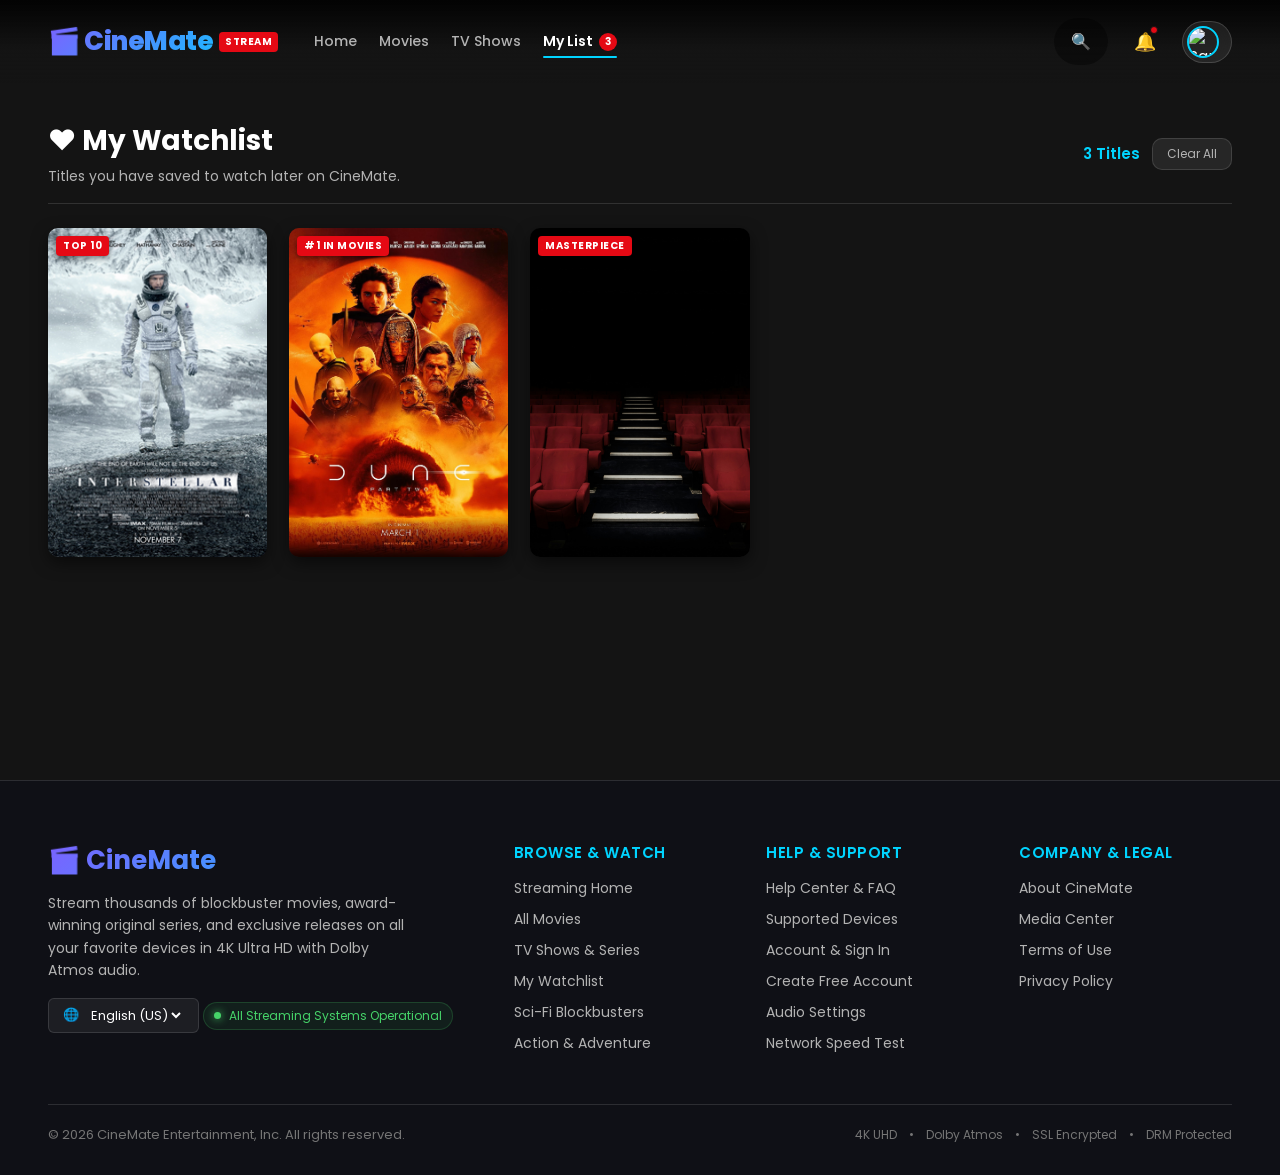
==== favourites.html @ 602b0ee3 "Update CineMate project structure and movie data implementation" ====
<!DOCTYPE html>
<html lang="en">
<head>
  <meta charset="UTF-8">
  <meta name="viewport" content="width=device-width, initial-scale=1.0">
  <title>My Watchlist — CineMate</title>
  <link rel="stylesheet" href="style.css">
  <link rel="icon" href="data:image/svg+xml,<svg xmlns=%22http://www.w3.org/2000/svg%22 viewBox=%220 0 100 100%22><text y=%22.9em%22 font-size=%2290%22>❤️</text></svg>">
</head>
<body>

  <!-- Top Sticky Navigation Bar -->
  <header class="navbar">
    <div class="nav-left">
      <a href="index.html" class="logo">
        <span>🎬 CineMate</span>
        <span class="logo-badge">STREAM</span>
      </a>
      <ul class="nav-links">
        <li><a href="index.html">Home</a></li>
        <li><a href="movies.html">Movies</a></li>
        <li><a href="tv-shows.html">TV Shows</a></li>
        <li><a href="favourites.html" class="active">My List <span class="watchlist-counter">0</span></a></li>
      </ul>
    </div>

    <div class="nav-right">
      <div class="nav-search-box">
        <button class="nav-search-btn" id="nav-search-btn" title="Search">🔍</button>
        <input type="text" id="nav-search-input" placeholder="Search saved...">
      </div>

      <div class="notif-container">
        <button class="icon-trigger notif-trigger" title="Notifications">🔔<span class="notif-dot"></span></button>
        <div class="dropdown-menu notif-menu">
          <div class="menu-header">Notifications</div>
          <div class="notif-item">
            <strong>❤️ Watchlist sync</strong>
            <span>Your list is backed up locally.</span>
          </div>
        </div>
      </div>

      <!-- Header Auth Buttons (Sign In & Sign Up) -->
      <div class="nav-auth-buttons" id="nav-auth-buttons" style="display: none;">
        <button class="nav-signin-btn" id="nav-signin-btn">Sign In</button>
        <button class="nav-signup-btn" id="nav-signup-btn">Sign Up</button>
      </div>

      <div class="profile-container">
        <div class="profile-trigger" title="Account">
          <img src="https://images.unsplash.com/photo-1534528741775-53994a69daeb?auto=format&fit=crop&w=120&q=80" alt="Samadhi" class="profile-avatar" id="profile-user-avatar">
        </div>
        <div class="dropdown-menu profile-menu">
          <div class="menu-header">Signed in as <strong id="profile-user-name">Samadhi</strong></div>
          <div class="profile-item" style="color: var(--text-muted); font-size: 11px;" id="profile-user-email">samadhi@cinemate.io</div>
          <a href="favourites.html" class="profile-item">❤️ My Watchlist</a>
          <a href="movies.html" class="profile-item">🎬 Explore Movies</a>
          <div class="profile-item" onclick="CineApp.openAuthModal('signin')">🔑 Switch Account / Sign In</div>
          <div class="profile-item" onclick="CineApp.openAuthModal('signup')">✨ Create Account (Sign Up)</div>
          <div class="profile-item" onclick="CineApp.openHelpModal()">❓ Help Center & FAQ</div>
          <div class="profile-item" id="profile-signout-btn" style="border-top: 1px solid var(--border-subtle); margin-top: 4px; color: #ff5252; cursor: pointer;">🚪 Sign Out</div>
        </div>
      </div>

      <button class="mobile-menu-btn" aria-label="Toggle navigation">☰</button>
    </div>
  </header>

  <!-- My List Header -->
  <section class="content-section" style="padding-top: 120px; min-height: 80vh;">
    <div class="row-header" style="margin-bottom: 24px; border-bottom: 1px solid var(--border-subtle); padding-bottom: 16px;">
      <div>
        <h1 class="row-title" style="font-size: 28px;">❤️ My Watchlist</h1>
        <p style="color: var(--text-secondary); font-size: 14px; margin-top: 4px;">Titles you have saved to watch later on CineMate.</p>
      </div>
      <div style="display: flex; gap: 12px; align-items: center;">
        <span id="watchlist-count-display" style="color: var(--brand-cyan); font-weight: 600; font-size: 15px;">0 Titles</span>
        <button id="clear-watchlist-btn" class="search-reset-btn" style="display: none; padding: 6px 14px; font-size: 12px;" onclick="clearAllWatchlist()">Clear All</button>
      </div>
    </div>

    <!-- My List Movies Grid -->
    <div class="movie-grid" id="my-list-grid"></div>
  </section>

  <!-- Netflix Movie Info Modal -->
  <div class="modal-overlay" id="movie-modal">
    <div class="modal-container">
      <button class="modal-close-btn" id="modal-close-btn">✕</button>
      <div class="modal-backdrop-banner" id="modal-backdrop">
        <div class="modal-banner-content">
          <h2 id="modal-title">Movie Title</h2>
          <div class="modal-btn-row">
            <button class="modal-btn play" id="modal-play-btn"><span>▶</span> Play</button>
            <button class="modal-btn list" id="modal-list-btn"><span class="btn-icon">+</span> My List</button>
          </div>
        </div>
      </div>
      <div class="modal-body">
        <div class="modal-meta-grid">
          <div class="modal-details-left">
            <div class="modal-tags-row">
              <span class="match" id="modal-match">98% Match</span>
              <span class="meta-badge" id="modal-year">2024</span>
              <span class="meta-badge" id="modal-age">16+</span>
              <span class="meta-badge" id="modal-duration">2h 46m</span>
              <span class="meta-badge quality" id="modal-quality">4K Ultra HD</span>
              <span class="meta-badge" id="modal-audio">Dolby Atmos</span>
            </div>
            <p class="modal-desc" id="modal-description"></p>
          </div>
          <div class="modal-details-right">
            <div class="meta-field"><span class="meta-label">Cast: </span><span class="meta-val" id="modal-cast"></span></div>
            <div class="meta-field"><span class="meta-label">Director: </span><span class="meta-val" id="modal-director"></span></div>
            <div class="meta-field"><span class="meta-label">Genres: </span><span class="meta-val" id="modal-genres"></span></div>
          </div>
        </div>
        <div class="modal-related-wrap">
          <h3>More Like This</h3>
          <div class="related-grid" id="modal-related-grid"></div>
        </div>
      </div>
    </div>
  </div>

  <!-- Video Player -->
  <div class="player-modal" id="video-player-modal">
    <div class="player-top-bar">
      <div class="player-title-info">
        <h3 id="player-movie-title">Playing Title</h3>
        <span id="player-movie-meta">2024 &bull; 4K UHD</span>
      </div>
      <div class="player-top-actions">
        <button class="player-mode-btn" id="player-mode-switch">🍿 Switch to Full Stream Movie</button>
        <button class="player-exit-btn" id="player-close-btn">✕</button>
      </div>
    </div>
    <div class="player-screen">
      <div class="player-media-wrap" id="player-youtube-wrap">
        <iframe id="player-youtube-iframe" allow="accelerometer; autoplay; clipboard-write; encrypted-media; gyroscope; picture-in-picture" allowfullscreen></iframe>
      </div>
      <div class="player-media-wrap" id="player-html5-wrap" style="display: none;">
        <video id="player-html5-video" playsinline></video>
        <div class="player-controls-overlay">
          <div class="player-progress-bar-wrap" id="player-progress-bar">
            <div class="player-progress-fill" id="player-progress-fill"></div>
          </div>
          <div class="player-bottom-controls">
            <div class="controls-left">
              <button class="ctrl-btn" id="player-play-pause">❚❚</button>
              <button class="ctrl-btn" id="player-rewind-btn">⏪ 10</button>
              <button class="ctrl-btn" id="player-forward-btn">10 ⏩</button>
              <div class="player-volume-control">
                <button class="ctrl-btn" id="player-volume-btn">🔊</button>
                <input type="range" class="volume-slider" id="player-volume-slider" min="0" max="1" step="0.05" value="1">
              </div>
              <div class="player-time-display"><span id="player-current-time">00:00</span> / <span id="player-total-time">00:00</span></div>
            </div>
            <div class="controls-right">
              <span class="meta-badge quality">4K ULTRA HD</span>
              <button class="ctrl-btn" id="player-fullscreen-btn">⛶</button>
            </div>
          </div>
        </div>
      </div>
    </div>
  </div>

  <!-- Authentication Modal (Sign In / Sign Up) -->
  <div class="modal-overlay" id="auth-modal">
    <div class="auth-box">
      <button class="modal-close-btn" id="auth-modal-close" aria-label="Close modal">✕</button>
      <div class="auth-header">
        <div class="auth-logo">🎬 CineMate</div>
        <p class="auth-tagline">Unlimited movies, TV shows, and more.</p>
      </div>
      <div class="auth-tabs">
        <button type="button" class="auth-tab-btn active" id="auth-tab-signin">Sign In</button>
        <button type="button" class="auth-tab-btn" id="auth-tab-signup">Sign Up</button>
      </div>
      <form id="auth-form-signin">
        <div class="auth-form-group">
          <label class="auth-label" for="auth-signin-email">Email or Username</label>
          <div class="auth-input-wrap">
            <input type="text" id="auth-signin-email" class="auth-input" placeholder="e.g. samadhi@cinemate.io" value="samadhi@cinemate.io" required>
          </div>
        </div>
        <div class="auth-form-group">
          <label class="auth-label" for="auth-signin-pwd">Password</label>
          <div class="auth-input-wrap">
            <input type="password" id="auth-signin-pwd" class="auth-input" placeholder="Enter password" value="••••••••" required>
            <button type="button" class="auth-pwd-toggle" title="Toggle password">👁️</button>
          </div>
        </div>
        <div class="auth-options-row">
          <label class="auth-checkbox-label">
            <input type="checkbox" id="auth-remember" checked>
            <span>Remember me</span>
          </label>
          <a href="javascript:void(0)" class="auth-link" onclick="CineApp.showToast('Password reset link sent to your email', 'info')">Forgot password?</a>
        </div>
        <button type="submit" class="auth-submit-btn">Sign In to CineMate</button>
        <button type="button" class="auth-demo-btn" id="auth-demo-btn">⚡ Demo 1-Click VIP Login</button>
        <div class="auth-footer-switch">
          New to CineMate? <span class="auth-link" onclick="document.getElementById('auth-tab-signup').click()">Sign up now</span>.
        </div>
      </form>
      <form id="auth-form-signup" style="display: none;">
        <div class="auth-form-group">
          <label class="auth-label" for="auth-signup-name">Full Name</label>
          <input type="text" id="auth-signup-name" class="auth-input" placeholder="Your name" required>
        </div>
        <div class="auth-form-group">
          <label class="auth-label" for="auth-signup-email">Email Address</label>
          <input type="email" id="auth-signup-email" class="auth-input" placeholder="name@example.com" required>
        </div>
        <div class="auth-form-group">
          <label class="auth-label" for="auth-signup-pwd">Create Password</label>
          <div class="auth-input-wrap">
            <input type="password" id="auth-signup-pwd" class="auth-input" placeholder="At least 6 characters" required>
            <button type="button" class="auth-pwd-toggle" title="Toggle password">👁️</button>
          </div>
        </div>
        <div class="auth-options-row">
          <label class="auth-checkbox-label">
            <input type="checkbox" checked required>
            <span>I agree to the Terms of Service & Privacy</span>
          </label>
        </div>
        <button type="submit" class="auth-submit-btn">Create Free Account</button>
        <div class="auth-footer-switch">
          Already have an account? <span class="auth-link" onclick="document.getElementById('auth-tab-signin').click()">Sign in</span>.
        </div>
      </form>
    </div>
  </div>

  <!-- Help Center & FAQ Modal -->
  <div class="modal-overlay" id="help-modal">
    <div class="info-modal-box">
      <div class="info-modal-header">
        <h3>❓ CineMate Help Center & FAQ</h3>
        <button class="modal-close-btn" style="position: static;" aria-label="Close">✕</button>
      </div>
      <div class="info-modal-body">
        <div class="faq-search-box">
          <input type="text" id="faq-search-input" placeholder="Search questions, streaming issues, billing...">
        </div>
        <div class="faq-accordion-item active">
          <div class="faq-question"><span>What is CineMate?</span><span class="faq-toggle-icon">+</span></div>
          <div class="faq-answer">CineMate is a premier on-demand streaming platform providing thousands of blockbuster movies, series, trailers, and documentaries in Ultra HD 4K with Dolby Atmos audio.</div>
        </div>
        <div class="faq-accordion-item">
          <div class="faq-question"><span>How do I stream in 4K Ultra HD?</span><span class="faq-toggle-icon">+</span></div>
          <div class="faq-answer">4K Ultra HD playback is enabled automatically for compatible screens and devices with high-speed internet connections (25 Mbps or higher recommended).</div>
        </div>
        <div class="faq-accordion-item">
          <div class="faq-question"><span>How does My Watchlist work?</span><span class="faq-toggle-icon">+</span></div>
          <div class="faq-answer">Click the "+" button on any movie card or details modal. Titles are immediately saved to your personalized "My List" page.</div>
        </div>
      </div>
    </div>
  </div>

  <!-- Supported Devices Modal -->
  <div class="modal-overlay" id="devices-modal">
    <div class="info-modal-box">
      <div class="info-modal-header">
        <h3>📱 Supported Devices & Platforms</h3>
        <button class="modal-close-btn" style="position: static;" aria-label="Close">✕</button>
      </div>
      <div class="info-modal-body">
        <p style="margin-bottom: 20px; color: var(--text-secondary);">Stream CineMate in pristine 4K HDR and spatial sound on all screens:</p>
        <div class="devices-grid">
          <div class="device-card"><div class="device-icon">📺</div><h4>Smart TVs</h4><p>Samsung, LG, Sony Bravia, Google TV</p></div>
          <div class="device-card"><div class="device-icon">📱</div><h4>Mobile & Tablets</h4><p>iOS (iPhone/iPad) & Android</p></div>
          <div class="device-card"><div class="device-icon">💻</div><h4>Computers</h4><p>Chrome, Edge, Safari, Firefox</p></div>
          <div class="device-card"><div class="device-icon">🎮</div><h4>Consoles</h4><p>PlayStation 5 & Xbox Series X</p></div>
        </div>
      </div>
    </div>
  </div>

  <!-- Terms Modal -->
  <div class="modal-overlay" id="terms-modal">
    <div class="info-modal-box">
      <div class="info-modal-header">
        <h3>📜 CineMate Terms of Service & Privacy</h3>
        <button class="modal-close-btn" style="position: static;" aria-label="Close">✕</button>
      </div>
      <div class="info-modal-body">
        <h4 style="color: #fff; margin-bottom: 8px;">1. Service Overview</h4>
        <p style="margin-bottom: 16px; font-size: 14px; color: var(--text-secondary);">CineMate provides an on-demand digital entertainment streaming experience with high definition and 4K Ultra HD video playback.</p>
      </div>
    </div>
  </div>

  <div id="toast-notifications-container"></div>

  <!-- Professional Enterprise Streaming Footer -->
  <footer class="footer">
    <div class="footer-container">
      <div class="footer-brand">
        <h2>🎬 CineMate</h2>
        <p>Stream thousands of blockbuster movies, award-winning original series, and exclusive releases on all your favorite devices in 4K Ultra HD with Dolby Atmos audio.</p>
        <div class="footer-lang-selector">
          <span>🌐</span>
          <select aria-label="Language selector">
            <option value="en" selected>English (US)</option>
            <option value="es">Español</option>
            <option value="fr">Français</option>
            <option value="de">Deutsch</option>
          </select>
        </div>
        <div class="system-status-badge">
          <span class="system-status-dot"></span>
          <span>All Streaming Systems Operational</span>
        </div>
      </div>

      <div class="footer-links">
        <h3>Browse & Watch</h3>
        <a href="index.html">Streaming Home</a>
        <a href="movies.html">All Movies</a>
        <a href="tv-shows.html">TV Shows & Series</a>
        <a href="favourites.html">My Watchlist</a>
        <a href="movies.html?genre=Sci-Fi">Sci-Fi Blockbusters</a>
        <a href="movies.html?genre=Action">Action & Adventure</a>
      </div>

      <div class="footer-links">
        <h3>Help & Support</h3>
        <a href="javascript:void(0)" onclick="CineApp.openHelpModal()">Help Center & FAQ</a>
        <a href="javascript:void(0)" onclick="CineApp.openDevicesModal()">Supported Devices</a>
        <a href="javascript:void(0)" onclick="CineApp.openAuthModal('signin')">Account & Sign In</a>
        <a href="javascript:void(0)" onclick="CineApp.openAuthModal('signup')">Create Free Account</a>
        <a href="javascript:void(0)" onclick="CineApp.showToast('Audio set to Dolby Atmos 5.1 Auto-Detect', 'info')">Audio Settings</a>
        <a href="javascript:void(0)" onclick="CineApp.showToast('Speed Test: 124 Mbps — 4K Ultra HD Ready', 'success')">Network Speed Test</a>
      </div>

      <div class="footer-links">
        <h3>Company & Legal</h3>
        <a href="javascript:void(0)" onclick="CineApp.openTermsModal()">About CineMate</a>
        <a href="javascript:void(0)" onclick="CineApp.showToast('Press Kit downloaded', 'info')">Media Center</a>
        <a href="javascript:void(0)" onclick="CineApp.openTermsModal()">Terms of Use</a>
        <a href="javascript:void(0)" onclick="CineApp.openTermsModal()">Privacy Policy</a>
      </div>
    </div>

    <div class="footer-bottom">
      <p>&copy; 2026 CineMate Entertainment, Inc. All rights reserved.</p>
      <div class="footer-security-chips">
        <span>4K UHD</span> &bull; 
        <span>Dolby Atmos</span> &bull; 
        <span>SSL Encrypted</span> &bull; 
        <span>DRM Protected</span>
      </div>
    </div>
  </footer>

  <script src="movies-data.js"></script>
  <script src="app.js"></script>
  <script>
    function renderMyListPage() {
      const grid = document.getElementById("my-list-grid");
      const countDisplay = document.getElementById("watchlist-count-display");
      const clearBtn = document.getElementById("clear-watchlist-btn");
      if (!grid) return;

      const listIds = CineApp.watchlist || [];
      const movies = listIds.map(id => CineDB.getById(id)).filter(Boolean);

      if (countDisplay) {
        countDisplay.textContent = `${movies.length} Title${movies.length === 1 ? '' : 's'}`;
      }
      if (clearBtn) {
        clearBtn.style.display = movies.length > 0 ? "inline-block" : "none";
      }

      grid.innerHTML = "";
      if (movies.length === 0) {
        grid.innerHTML = `
          <div class="search-empty-state">
            <div class="empty-icon">❤️</div>
            <h3>Your Watchlist is Empty</h3>
            <p>Save movies and shows by clicking the "+" button on any title card or details page, so you never lose track of what to watch next!</p>
            <a href="index.html" class="primary-btn" style="display: inline-block;">Browse Trending Movies</a>
          </div>
        `;
        return;
      }

      movies.forEach(m => grid.appendChild(CineApp.createMovieCard(m)));
    }

    function clearAllWatchlist() {
      if (confirm("Are you sure you want to clear your entire watchlist?")) {
        CineApp.watchlist = [];
        CineApp.saveWatchlist();
        renderMyListPage();
        CineApp.showToast("Cleared your watchlist");
      }
    }

    document.addEventListener("DOMContentLoaded", () => {
      renderMyListPage();
    });
  </script>
</body>
</html>
---- style.css ----
/* ==========================================================================
   CineMate - Ultimate Streaming Platform Stylesheet (Netflix Redux)
   ========================================================================== */

@import url('https://fonts.googleapis.com/css2?family=Poppins:wght@300;400;500;600;700;800&family=Inter:wght@400;500;600;700&display=swap');

:root {
  --bg-black: #141414;
  --bg-darker: #0d0d0f;
  --bg-card: #181818;
  --bg-card-hover: #232328;
  --bg-nav: rgba(20, 20, 20, 0.9);
  --bg-overlay: rgba(0, 0, 0, 0.75);
  
  --brand-gradient: linear-gradient(135deg, #7b61ff 0%, #00d4ff 100%);
  --brand-red: #e50914;
  --brand-cyan: #00d4ff;
  --brand-purple: #7b61ff;
  
  --text-primary: #ffffff;
  --text-secondary: #b3b3b3;
  --text-muted: #757575;
  --text-green: #46d369;
  
  --border-subtle: rgba(255, 255, 255, 0.12);
  --border-active: rgba(0, 212, 255, 0.6);
  
  --shadow-card: 0 10px 30px rgba(0, 0, 0, 0.8);
  --shadow-glow: 0 0 25px rgba(0, 212, 255, 0.3);
  --shadow-red: 0 0 25px rgba(229, 9, 20, 0.4);

  --font-main: "Poppins", "Inter", -apple-system, BlinkMacSystemFont, "Segoe UI", Roboto, sans-serif;
  --transition: all 0.3s cubic-bezier(0.25, 1, 0.5, 1);
}

/* Base & Reset */
* {
  margin: 0;
  padding: 0;
  box-sizing: border-box;
}

html, body {
  width: 100%;
  min-height: 100%;
  background-color: var(--bg-black);
  color: var(--text-primary);
  font-family: var(--font-main);
  overflow-x: hidden;
  scroll-behavior: smooth;
  -webkit-font-smoothing: antialiased;
}

/* Custom Scrollbar */
::-webkit-scrollbar {
  width: 8px;
  height: 8px;
}
::-webkit-scrollbar-track {
  background: var(--bg-black);
}
::-webkit-scrollbar-thumb {
  background: #333;
  border-radius: 4px;
}
::-webkit-scrollbar-thumb:hover {
  background: #555;
}

a {
  color: inherit;
  text-decoration: none;
}

button {
  font-family: inherit;
  cursor: pointer;
  border: none;
  outline: none;
}

img {
  max-width: 100%;
  display: block;
}

/* ==========================================================================
   NAVIGATION BAR
   ========================================================================== */
.navbar {
  position: fixed;
  top: 0;
  left: 0;
  width: 100%;
  z-index: 1000;
  display: flex;
  justify-content: space-between;
  align-items: center;
  padding: 18px 48px;
  background: linear-gradient(180deg, rgba(0, 0, 0, 0.85) 0%, rgba(20, 20, 20, 0.4) 60%, transparent 100%);
  transition: background-color 0.4s ease, padding 0.3s ease, box-shadow 0.3s ease;
}

.navbar.scrolled {
  background-color: var(--bg-nav);
  backdrop-filter: blur(20px);
  -webkit-backdrop-filter: blur(20px);
  padding: 12px 48px;
  box-shadow: 0 4px 20px rgba(0, 0, 0, 0.6);
  border-bottom: 1px solid var(--border-subtle);
}

.nav-left {
  display: flex;
  align-items: center;
  gap: 36px;
}

.logo {
  display: flex;
  align-items: center;
  gap: 6px;
  font-size: 26px;
  font-weight: 800;
  letter-spacing: -0.5px;
  background: var(--brand-gradient);
  -webkit-background-clip: text;
  -webkit-text-fill-color: transparent;
  user-select: none;
}

.logo-badge {
  font-size: 10px;
  text-transform: uppercase;
  background: var(--brand-red);
  color: #fff;
  padding: 2px 6px;
  border-radius: 4px;
  font-weight: 700;
  letter-spacing: 0.5px;
  -webkit-text-fill-color: #fff;
  vertical-align: middle;
}

.nav-links {
  display: flex;
  align-items: center;
  gap: 22px;
  list-style: none;
}

.nav-links a {
  font-size: 14px;
  font-weight: 500;
  color: var(--text-secondary);
  transition: var(--transition);
  position: relative;
  display: flex;
  align-items: center;
  gap: 6px;
}

.nav-links a:hover,
.nav-links a.active {
  color: var(--text-primary);
  font-weight: 600;
}

.nav-links a.active::after {
  content: "";
  position: absolute;
  bottom: -6px;
  left: 0;
  width: 100%;
  height: 2px;
  background: var(--brand-cyan);
  border-radius: 2px;
}

.watchlist-counter {
  background: var(--brand-red);
  color: #fff;
  font-size: 10px;
  font-weight: 700;
  padding: 1px 6px;
  border-radius: 10px;
  display: inline-flex;
  align-items: center;
  justify-content: center;
}

/* Nav Right Items */
.nav-right {
  display: flex;
  align-items: center;
  gap: 20px;
}

/* Expandable Nav Search */
.nav-search-box {
  display: flex;
  align-items: center;
  background: rgba(0, 0, 0, 0.4);
  border: 1px solid transparent;
  border-radius: 24px;
  padding: 6px 12px;
  transition: var(--transition);
}

.nav-search-box.expanded,
.nav-search-box:focus-within {
  background: rgba(10, 10, 15, 0.9);
  border-color: var(--border-active);
  box-shadow: 0 0 15px rgba(0, 212, 255, 0.2);
}

.nav-search-btn {
  background: transparent;
  color: var(--text-primary);
  font-size: 16px;
  padding: 4px;
  display: flex;
  align-items: center;
  justify-content: center;
}

.nav-search-box input {
  background: transparent;
  border: none;
  outline: none;
  color: #fff;
  font-size: 13px;
  width: 0;
  transition: width 0.3s ease;
  font-family: inherit;
}

.nav-search-box.expanded input,
.nav-search-box:focus-within input {
  width: 180px;
  margin-left: 8px;
}

/* Notification & Profile Menus */
.notif-container, .profile-container {
  position: relative;
}

.icon-trigger {
  background: transparent;
  color: var(--text-primary);
  font-size: 18px;
  position: relative;
  padding: 6px;
  display: flex;
  align-items: center;
  justify-content: center;
  transition: var(--transition);
}

.icon-trigger:hover {
  transform: scale(1.1);
  color: var(--brand-cyan);
}

.notif-dot {
  position: absolute;
  top: 4px;
  right: 4px;
  width: 8px;
  height: 8px;
  background: var(--brand-red);
  border-radius: 50%;
  border: 1px solid var(--bg-black);
}

.profile-avatar {
  width: 34px;
  height: 34px;
  border-radius: 6px;
  object-fit: cover;
  border: 2px solid transparent;
  transition: var(--transition);
  cursor: pointer;
}

.profile-trigger:hover .profile-avatar {
  border-color: var(--brand-cyan);
}

/* Dropdown Menus */
.dropdown-menu {
  position: absolute;
  top: 45px;
  right: 0;
  width: 260px;
  background: #191b24;
  border: 1px solid var(--border-subtle);
  border-radius: 12px;
  padding: 12px;
  box-shadow: 0 15px 35px rgba(0, 0, 0, 0.7);
  display: none;
  flex-direction: column;
  gap: 8px;
  z-index: 1001;
  animation: fadeInMenu 0.2s ease;
}

.dropdown-menu.show {
  display: flex;
}

@keyframes fadeInMenu {
  from { opacity: 0; transform: translateY(-8px); }
  to { opacity: 1; transform: translateY(0); }
}

.menu-header {
  font-size: 12px;
  text-transform: uppercase;
  color: var(--brand-cyan);
  font-weight: 700;
  padding: 4px 8px;
  border-bottom: 1px solid var(--border-subtle);
}

.notif-item {
  display: flex;
  flex-direction: column;
  padding: 8px;
  border-radius: 6px;
  background: rgba(255, 255, 255, 0.03);
  font-size: 12px;
  cursor: pointer;
  transition: var(--transition);
}

.notif-item:hover {
  background: rgba(255, 255, 255, 0.08);
}

.notif-item strong {
  color: #fff;
  margin-bottom: 2px;
}

.notif-item span {
  color: var(--text-secondary);
}

.profile-item {
  display: flex;
  align-items: center;
  gap: 10px;
  padding: 8px;
  border-radius: 6px;
  color: var(--text-secondary);
  font-size: 13px;
  transition: var(--transition);
}

.profile-item:hover {
  background: rgba(255, 255, 255, 0.08);
  color: #fff;
}

.mobile-menu-btn {
  display: none;
  background: transparent;
  color: #fff;
  font-size: 24px;
}

/* ==========================================================================
   HERO / BILLBOARD SECTION (NETFLIX STYLE)
   ========================================================================== */
.billboard-hero {
  position: relative;
  width: 100%;
  height: 85vh;
  min-height: 580px;
  max-height: 850px;
  background-size: cover;
  background-position: center top;
  display: flex;
  align-items: flex-end;
  padding: 0 48px 120px;
  transition: background-image 0.8s ease-in-out;
}

.hero-vignette {
  position: absolute;
  inset: 0;
  background: radial-gradient(circle at 75% 25%, transparent 30%, rgba(20, 20, 20, 0.7) 70%, #141414 100%);
  pointer-events: none;
}

.hero-content {
  position: relative;
  z-index: 5;
  max-width: 650px;
  animation: heroSlideUp 0.8s ease-out;
}

@keyframes heroSlideUp {
  from { opacity: 0; transform: translateY(30px); }
  to { opacity: 1; transform: translateY(0); }
}

.hero-badge-top {
  display: inline-flex;
  align-items: center;
  gap: 8px;
  font-size: 12px;
  font-weight: 700;
  text-transform: uppercase;
  letter-spacing: 1.5px;
  color: var(--brand-cyan);
  margin-bottom: 12px;
}

.hero-badge-top span.dot {
  width: 6px;
  height: 6px;
  background: var(--brand-red);
  border-radius: 50%;
  box-shadow: 0 0 8px var(--brand-red);
}

.hero-title {
  font-size: 52px;
  font-weight: 800;
  line-height: 1.1;
  margin-bottom: 14px;
  text-shadow: 0 4px 15px rgba(0, 0, 0, 0.9);
}

.hero-meta-row {
  display: flex;
  align-items: center;
  flex-wrap: wrap;
  gap: 12px;
  font-size: 14px;
  font-weight: 500;
  margin-bottom: 16px;
}

.hero-match {
  color: var(--text-green);
  font-weight: 700;
}

.meta-badge {
  border: 1px solid var(--border-subtle);
  padding: 1px 7px;
  border-radius: 4px;
  font-size: 12px;
  color: #ddd;
}

.meta-badge.quality {
  border-color: rgba(0, 212, 255, 0.5);
  color: var(--brand-cyan);
}

.hero-genres {
  display: flex;
  gap: 6px;
  flex-wrap: wrap;
}

.genre-pill {
  font-size: 12px;
  background: rgba(255, 255, 255, 0.1);
  padding: 2px 8px;
  border-radius: 12px;
  backdrop-filter: blur(5px);
}

.hero-desc {
  font-size: 15px;
  color: #e0e0e0;
  line-height: 1.5;
  margin-bottom: 24px;
  display: -webkit-box;
  -webkit-line-clamp: 3;
  -webkit-box-orient: vertical;
  overflow: hidden;
  text-shadow: 0 2px 8px rgba(0, 0, 0, 0.8);
}

.hero-btn-row {
  display: flex;
  align-items: center;
  gap: 14px;
  flex-wrap: wrap;
}

.hero-btn {
  display: inline-flex;
  align-items: center;
  justify-content: center;
  gap: 10px;
  padding: 12px 28px;
  border-radius: 8px;
  font-size: 16px;
  font-weight: 700;
  transition: var(--transition);
}

.hero-btn.play-btn {
  background: #ffffff;
  color: #000000;
  box-shadow: 0 4px 15px rgba(255, 255, 255, 0.3);
}

.hero-btn.play-btn:hover {
  background: rgba(255, 255, 255, 0.85);
  transform: scale(1.05);
}

.hero-btn.info-btn {
  background: rgba(109, 109, 110, 0.7);
  color: #ffffff;
  backdrop-filter: blur(10px);
}

.hero-btn.info-btn:hover {
  background: rgba(109, 109, 110, 0.45);
  transform: scale(1.05);
}

.hero-btn.list-btn {
  background: rgba(255, 255, 255, 0.15);
  color: #ffffff;
  border: 1px solid var(--border-subtle);
  backdrop-filter: blur(10px);
}

.hero-btn.list-btn:hover {
  background: rgba(255, 255, 255, 0.25);
}

.hero-btn.list-btn.in-list {
  background: rgba(0, 212, 255, 0.2);
  border-color: var(--brand-cyan);
  color: var(--brand-cyan);
}

/* Hero Carousel Switcher Arrows */
.hero-controls {
  position: absolute;
  right: 48px;
  bottom: 120px;
  display: flex;
  gap: 10px;
  z-index: 6;
}

.hero-arrow-btn {
  width: 42px;
  height: 42px;
  border-radius: 50%;
  background: rgba(0, 0, 0, 0.5);
  border: 1px solid var(--border-subtle);
  color: #fff;
  font-size: 16px;
  display: flex;
  align-items: center;
  justify-content: center;
  transition: var(--transition);
  backdrop-filter: blur(8px);
}

.hero-arrow-btn:hover {
  background: var(--brand-cyan);
  color: #000;
  border-color: var(--brand-cyan);
  transform: scale(1.1);
}

/* ==========================================================================
   SEARCH & FILTERS PANEL (REDESIGNED)
   ========================================================================== */
.search-panel-section {
  padding: 0 48px;
  margin-top: -60px;
  position: relative;
  z-index: 10;
}

.search-panel-box {
  background: linear-gradient(135deg, rgba(25, 28, 45, 0.85), rgba(15, 17, 30, 0.95));
  backdrop-filter: blur(25px);
  -webkit-backdrop-filter: blur(25px);
  border: 1px solid var(--border-subtle);
  border-radius: 18px;
  padding: 24px 32px;
  box-shadow: 0 20px 40px rgba(0, 0, 0, 0.6);
}

.search-panel-header {
  display: flex;
  justify-content: space-between;
  align-items: center;
  margin-bottom: 16px;
  flex-wrap: wrap;
  gap: 10px;
}

.search-panel-header h3 {
  font-size: 18px;
  font-weight: 600;
  display: flex;
  align-items: center;
  gap: 8px;
  background: var(--brand-gradient);
  -webkit-background-clip: text;
  -webkit-text-fill-color: transparent;
}

.search-stats-pills {
  display: flex;
  gap: 16px;
  font-size: 12px;
  color: var(--text-secondary);
}

.search-stats-pills strong {
  color: var(--brand-cyan);
}

.search-form-grid {
  display: grid;
  grid-template-columns: 2fr 1fr 1fr 1fr 1fr auto;
  gap: 12px;
  align-items: center;
}

.input-group {
  position: relative;
  width: 100%;
}

.input-group input,
.input-group select {
  width: 100%;
  padding: 12px 16px;
  border-radius: 10px;
  border: 1px solid rgba(255, 255, 255, 0.1);
  background: rgba(15, 18, 35, 0.8);
  color: #fff;
  font-family: inherit;
  font-size: 14px;
  outline: none;
  transition: var(--transition);
}

.input-group input:focus,
.input-group select:focus {
  border-color: var(--brand-cyan);
  box-shadow: 0 0 15px rgba(0, 212, 255, 0.3);
}

.input-group select option {
  background: #14172a;
  color: #fff;
}

.filter-btn-group {
  display: flex;
  gap: 8px;
}

.search-submit-btn {
  padding: 12px 24px;
  border-radius: 10px;
  background: var(--brand-gradient);
  color: #fff;
  font-weight: 600;
  font-size: 14px;
  display: flex;
  align-items: center;
  gap: 6px;
  transition: var(--transition);
  white-space: nowrap;
}

.search-submit-btn:hover {
  transform: translateY(-2px);
  box-shadow: 0 0 20px rgba(123, 97, 255, 0.5);
}

.search-reset-btn {
  padding: 12px 16px;
  border-radius: 10px;
  background: rgba(255, 255, 255, 0.08);
  border: 1px solid var(--border-subtle);
  color: var(--text-secondary);
  font-size: 14px;
  transition: var(--transition);
}

.search-reset-btn:hover {
  background: rgba(255, 255, 255, 0.15);
  color: #fff;
}

/* ==========================================================================
   CAROUSEL ROWS & CONTENT CONTAINERS (NETFLIX ROWS)
   ========================================================================== */
.content-section {
  padding: 30px 48px;
  position: relative;
}

.row-header {
  display: flex;
  justify-content: space-between;
  align-items: center;
  margin-bottom: 14px;
}

.row-title {
  font-size: 20px;
  font-weight: 700;
  color: #ffffff;
  display: flex;
  align-items: center;
  gap: 8px;
}

.row-see-all {
  font-size: 12px;
  color: var(--brand-cyan);
  font-weight: 600;
  transition: var(--transition);
}

.row-see-all:hover {
  color: #fff;
  transform: translateX(4px);
}

/* Carousel Scroll Container */
.carousel-wrapper {
  position: relative;
  width: 100%;
}

.carousel-row {
  display: flex;
  gap: 16px;
  overflow-x: auto;
  scroll-behavior: smooth;
  padding: 20px 0 35px;
  scrollbar-width: none; /* Firefox */
  -ms-overflow-style: none; /* IE 10+ */
}

.carousel-row::-webkit-scrollbar {
  display: none; /* Chrome, Safari */
}

/* Left & Right Chevron Arrows */
.carousel-arrow {
  position: absolute;
  top: 50%;
  transform: translateY(-50%);
  width: 44px;
  height: 100%;
  max-height: 240px;
  background: rgba(20, 20, 20, 0.85);
  border: none;
  color: #fff;
  font-size: 22px;
  display: flex;
  align-items: center;
  justify-content: center;
  z-index: 20;
  cursor: pointer;
  opacity: 0;
  transition: var(--transition);
  backdrop-filter: blur(5px);
}

.carousel-arrow.left {
  left: -20px;
  border-radius: 0 8px 8px 0;
}

.carousel-arrow.right {
  right: -20px;
  border-radius: 8px 0 0 8px;
}

.carousel-wrapper:hover .carousel-arrow {
  opacity: 0.85;
}

.carousel-arrow:hover {
  opacity: 1 !important;
  background: rgba(0, 0, 0, 0.95);
  color: var(--brand-cyan);
}

/* ==========================================================================
   MOVIE CARDS & HOVER PREVIEW
   ========================================================================== */
.movie-card {
  flex: 0 0 190px;
  position: relative;
  border-radius: 10px;
  cursor: pointer;
  transition: transform 0.35s ease, z-index 0.35s ease;
  user-select: none;
}

.card-inner {
  position: relative;
  width: 100%;
  border-radius: 10px;
  overflow: visible;
}

.poster-container {
  width: 100%;
  aspect-ratio: 2 / 3;
  border-radius: 10px;
  overflow: hidden;
  background: #191919;
  position: relative;
  box-shadow: 0 6px 16px rgba(0, 0, 0, 0.5);
}

.poster-container img {
  width: 100%;
  height: 100%;
  object-fit: cover;
  transition: transform 0.4s ease;
}

.card-badge {
  position: absolute;
  top: 8px;
  left: 8px;
  background: var(--brand-red);
  color: #fff;
  font-size: 10px;
  font-weight: 700;
  padding: 2px 7px;
  border-radius: 4px;
  text-transform: uppercase;
  letter-spacing: 0.5px;
  box-shadow: 0 2px 6px rgba(0, 0, 0, 0.5);
}

/* Netflix Floating Hover Card */
.card-preview {
  position: absolute;
  top: 0;
  left: 50%;
  transform: translateX(-50%) scale(0.85);
  width: 270px;
  background: #181818;
  border-radius: 12px;
  overflow: hidden;
  box-shadow: 0 15px 35px rgba(0, 0, 0, 0.9), 0 0 20px rgba(0, 212, 255, 0.15);
  opacity: 0;
  pointer-events: none;
  z-index: 100;
  transition: transform 0.3s cubic-bezier(0.2, 0.9, 0.3, 1), opacity 0.25s ease;
}

.movie-card:hover {
  z-index: 99;
}

.movie-card:hover .card-preview {
  opacity: 1;
  pointer-events: auto;
  transform: translateX(-50%) translateY(-25%) scale(1);
}

.preview-backdrop {
  width: 100%;
  height: 145px;
  background-size: cover;
  background-position: center;
  position: relative;
  display: flex;
  align-items: center;
  justify-content: center;
}

.preview-backdrop::after {
  content: "";
  position: absolute;
  inset: 0;
  background: linear-gradient(180deg, transparent 40%, #181818 100%);
}

.preview-quick-play {
  width: 44px;
  height: 44px;
  border-radius: 50%;
  background: rgba(255, 255, 255, 0.9);
  color: #000;
  font-size: 18px;
  display: flex;
  align-items: center;
  justify-content: center;
  position: relative;
  z-index: 2;
  transition: var(--transition);
  box-shadow: 0 4px 12px rgba(0, 0, 0, 0.5);
}

.preview-quick-play:hover {
  background: var(--brand-cyan);
  transform: scale(1.15);
}

.preview-body {
  padding: 14px 16px 18px;
}

.preview-actions {
  display: flex;
  justify-content: space-between;
  align-items: center;
  margin-bottom: 10px;
}

.left-actions {
  display: flex;
  gap: 8px;
}

.action-circle {
  width: 34px;
  height: 34px;
  border-radius: 50%;
  background: rgba(42, 42, 42, 0.9);
  border: 1px solid rgba(255, 255, 255, 0.25);
  color: #fff;
  font-size: 14px;
  display: flex;
  align-items: center;
  justify-content: center;
  transition: var(--transition);
}

.action-circle:hover {
  border-color: #fff;
  transform: scale(1.12);
  background: #333;
}

.action-circle.play {
  background: #fff;
  color: #000;
  border-color: #fff;
}

.action-circle.play:hover {
  background: #ddd;
}

.action-circle.in-list {
  background: rgba(0, 212, 255, 0.2);
  border-color: var(--brand-cyan);
  color: var(--brand-cyan);
}

.preview-title {
  font-size: 15px;
  font-weight: 700;
  margin-bottom: 6px;
  white-space: nowrap;
  overflow: hidden;
  text-overflow: ellipsis;
}

.preview-meta {
  display: flex;
  align-items: center;
  gap: 6px;
  font-size: 11px;
  margin-bottom: 8px;
}

.match-rate {
  color: var(--text-green);
  font-weight: 700;
}

.meta-pill {
  color: #aaa;
  border: 1px solid rgba(255, 255, 255, 0.15);
  padding: 0 4px;
  border-radius: 3px;
}

.hd-pill {
  color: var(--brand-cyan);
  border: 1px solid rgba(0, 212, 255, 0.4);
  padding: 0 4px;
  border-radius: 3px;
  font-weight: 600;
}

.preview-genres {
  font-size: 11px;
  color: var(--text-secondary);
}

/* ==========================================================================
   TOP 10 TODAY ROW (NETFLIX GIANT NUMERALS)
   ========================================================================== */
.top10-card {
  flex: 0 0 230px;
  display: flex;
  align-items: flex-end;
  position: relative;
  cursor: pointer;
  user-select: none;
}

.top10-rank-num {
  font-size: 140px;
  line-height: 0.8;
  font-weight: 900;
  color: #141414;
  -webkit-text-stroke: 4px #595959;
  letter-spacing: -18px;
  margin-right: -25px;
  position: relative;
  z-index: 1;
  text-shadow: 0 4px 15px rgba(0, 0, 0, 0.8);
  transition: var(--transition);
}

.top10-card:hover .top10-rank-num {
  -webkit-text-stroke: 4px var(--brand-cyan);
  text-shadow: 0 0 20px rgba(0, 212, 255, 0.5);
}

.top10-poster-wrap {
  width: 140px;
  aspect-ratio: 2 / 3;
  border-radius: 8px;
  overflow: hidden;
  position: relative;
  z-index: 2;
  box-shadow: 0 8px 20px rgba(0, 0, 0, 0.7);
  transition: var(--transition);
}

.top10-poster-wrap img {
  width: 100%;
  height: 100%;
  object-fit: cover;
}

.top10-card:hover .top10-poster-wrap {
  transform: scale(1.05) translateY(-5px);
}

.card-hover-overlay {
  position: absolute;
  inset: 0;
  background: linear-gradient(to top, rgba(0, 0, 0, 0.95) 0%, rgba(0, 0, 0, 0.5) 50%, transparent 100%);
  display: flex;
  flex-direction: column;
  justify-content: flex-end;
  padding: 10px;
  opacity: 0;
  transition: var(--transition);
}

.top10-poster-wrap:hover .card-hover-overlay {
  opacity: 1;
}

.hover-btn-group {
  display: flex;
  gap: 6px;
  margin-bottom: 6px;
}

.hover-btn {
  width: 28px;
  height: 28px;
  border-radius: 50%;
  background: rgba(255, 255, 255, 0.2);
  color: #fff;
  font-size: 12px;
  display: flex;
  align-items: center;
  justify-content: center;
  transition: var(--transition);
}

.hover-btn.play {
  background: #fff;
  color: #000;
}

.hover-btn.in-list {
  background: var(--brand-cyan);
  color: #000;
}

.hover-title {
  font-size: 11px;
  font-weight: 700;
  white-space: nowrap;
  overflow: hidden;
  text-overflow: ellipsis;
}

.hover-meta {
  display: flex;
  gap: 4px;
  font-size: 9px;
  margin-top: 2px;
}

.hover-meta .match { color: var(--text-green); font-weight: 700; }
.hover-meta .badge-age { border: 1px solid rgba(255, 255, 255, 0.3); padding: 0 2px; border-radius: 2px; }
.hover-meta .badge-qual { color: var(--brand-cyan); }

/* ==========================================================================
   CONTINUE WATCHING ROW
   ========================================================================== */
.continue-card {
  flex: 0 0 260px;
  border-radius: 10px;
  overflow: hidden;
  background: #191b24;
  border: 1px solid var(--border-subtle);
  transition: var(--transition);
  cursor: pointer;
}

.continue-card:hover {
  transform: translateY(-5px);
  border-color: var(--brand-cyan);
  box-shadow: 0 10px 25px rgba(0, 0, 0, 0.6);
}

.continue-poster {
  width: 100%;
  height: 145px;
  position: relative;
  background: #111;
}

.continue-poster img {
  width: 100%;
  height: 100%;
  object-fit: cover;
}

.continue-play-overlay {
  position: absolute;
  inset: 0;
  background: rgba(0, 0, 0, 0.4);
  display: flex;
  align-items: center;
  justify-content: center;
  opacity: 0;
  transition: var(--transition);
}

.continue-card:hover .continue-play-overlay {
  opacity: 1;
}

.circle-play-btn {
  width: 46px;
  height: 46px;
  border-radius: 50%;
  background: rgba(255, 255, 255, 0.9);
  color: #000;
  display: flex;
  align-items: center;
  justify-content: center;
  font-size: 18px;
  transition: var(--transition);
}

.circle-play-btn:hover {
  transform: scale(1.15);
  background: var(--brand-cyan);
}

.continue-progress-bar {
  position: absolute;
  bottom: 0;
  left: 0;
  width: 100%;
  height: 4px;
  background: rgba(255, 255, 255, 0.3);
}

.continue-progress-fill {
  height: 100%;
  background: var(--brand-red);
}

.continue-info {
  padding: 12px 14px;
}

.continue-title-row {
  display: flex;
  justify-content: space-between;
  align-items: center;
  margin-bottom: 4px;
}

.continue-title-row h4 {
  font-size: 14px;
  font-weight: 600;
  white-space: nowrap;
  overflow: hidden;
  text-overflow: ellipsis;
}

.icon-btn-minimal {
  background: transparent;
  color: var(--text-secondary);
  font-size: 14px;
  padding: 2px 6px;
  border-radius: 4px;
  transition: var(--transition);
}

.icon-btn-minimal:hover {
  color: #fff;
  background: rgba(255, 255, 255, 0.1);
}

.continue-meta {
  font-size: 11px;
  color: var(--text-muted);
}

/* ==========================================================================
   SEARCH RESULTS GRID VIEW
   ========================================================================== */
.search-results-section {
  padding: 30px 48px;
  min-height: 400px;
}

.search-results-header {
  display: flex;
  justify-content: space-between;
  align-items: center;
  margin-bottom: 24px;
  border-bottom: 1px solid var(--border-subtle);
  padding-bottom: 14px;
}

.search-results-header h2 {
  font-size: 22px;
  font-weight: 700;
}

.movie-grid {
  display: grid;
  grid-template-columns: repeat(auto-fill, minmax(180px, 1fr));
  gap: 22px;
  width: 100%;
}

.search-empty-state {
  text-align: center;
  padding: 60px 20px;
  grid-column: 1 / -1;
  max-width: 500px;
  margin: 0 auto;
}

.search-empty-state .empty-icon {
  font-size: 54px;
  margin-bottom: 14px;
}

.search-empty-state h3 {
  font-size: 20px;
  margin-bottom: 10px;
}

.search-empty-state p {
  color: var(--text-secondary);
  font-size: 14px;
  margin-bottom: 20px;
  line-height: 1.6;
}

.primary-btn {
  background: var(--brand-gradient);
  color: #fff;
  padding: 10px 24px;
  border-radius: 8px;
  font-weight: 600;
  transition: var(--transition);
}

.primary-btn:hover {
  transform: translateY(-2px);
  box-shadow: 0 0 15px rgba(0, 212, 255, 0.4);
}

/* ==========================================================================
   NETFLIX MOVIE INFO MODAL
   ========================================================================== */
.modal-overlay {
  position: fixed;
  inset: 0;
  background: rgba(0, 0, 0, 0.75);
  backdrop-filter: blur(10px);
  -webkit-backdrop-filter: blur(10px);
  z-index: 2000;
  display: flex;
  align-items: center;
  justify-content: center;
  padding: 30px 15px;
  opacity: 0;
  pointer-events: none;
  transition: opacity 0.3s ease;
  overflow-y: auto;
}

.modal-overlay.active {
  opacity: 1;
  pointer-events: auto;
}

.modal-container {
  width: 100%;
  max-width: 850px;
  background: #181818;
  border-radius: 14px;
  overflow: hidden;
  position: relative;
  box-shadow: 0 25px 60px rgba(0, 0, 0, 0.95);
  border: 1px solid var(--border-subtle);
  transform: translateY(30px) scale(0.95);
  transition: transform 0.3s cubic-bezier(0.2, 0.9, 0.3, 1);
  margin: auto;
}

.modal-overlay.active .modal-container {
  transform: translateY(0) scale(1);
}

.modal-close-btn {
  position: absolute;
  top: 18px;
  right: 18px;
  width: 38px;
  height: 38px;
  border-radius: 50%;
  background: rgba(24, 24, 24, 0.7);
  border: 1px solid var(--border-subtle);
  color: #fff;
  font-size: 18px;
  display: flex;
  align-items: center;
  justify-content: center;
  z-index: 10;
  transition: var(--transition);
  backdrop-filter: blur(5px);
}

.modal-close-btn:hover {
  background: #fff;
  color: #000;
  transform: scale(1.1);
}

.modal-backdrop-banner {
  width: 100%;
  height: 380px;
  background-size: cover;
  background-position: center top;
  position: relative;
  display: flex;
  align-items: flex-end;
  padding: 30px 40px;
}

.modal-backdrop-banner::before {
  content: "";
  position: absolute;
  inset: 0;
  background: linear-gradient(180deg, rgba(24, 24, 24, 0.2) 0%, rgba(24, 24, 24, 0.7) 70%, #181818 100%);
}

.modal-banner-content {
  position: relative;
  z-index: 2;
  width: 100%;
}

.modal-banner-content h2 {
  font-size: 38px;
  font-weight: 800;
  margin-bottom: 16px;
  text-shadow: 0 4px 15px rgba(0, 0, 0, 0.9);
}

.modal-btn-row {
  display: flex;
  align-items: center;
  gap: 12px;
}

.modal-btn {
  display: inline-flex;
  align-items: center;
  gap: 8px;
  padding: 10px 24px;
  border-radius: 6px;
  font-size: 15px;
  font-weight: 700;
  transition: var(--transition);
}

.modal-btn.play {
  background: #fff;
  color: #000;
}

.modal-btn.play:hover {
  background: rgba(255, 255, 255, 0.85);
  transform: scale(1.05);
}

.modal-btn.list {
  background: rgba(255, 255, 255, 0.15);
  border: 1px solid var(--border-subtle);
  color: #fff;
}

.modal-btn.list.in-list {
  background: rgba(0, 212, 255, 0.2);
  border-color: var(--brand-cyan);
  color: var(--brand-cyan);
}

/* Modal Body Content */
.modal-body {
  padding: 24px 40px 40px;
}

.modal-meta-grid {
  display: grid;
  grid-template-columns: 2fr 1fr;
  gap: 40px;
  margin-bottom: 30px;
}

.modal-details-left {
  display: flex;
  flex-direction: column;
  gap: 14px;
}

.modal-tags-row {
  display: flex;
  align-items: center;
  flex-wrap: wrap;
  gap: 10px;
  font-size: 14px;
}

.modal-tags-row .match {
  color: var(--text-green);
  font-weight: 700;
}

.modal-desc {
  font-size: 15px;
  line-height: 1.6;
  color: #d1d1d1;
}

.modal-details-right {
  display: flex;
  flex-direction: column;
  gap: 12px;
  font-size: 13px;
}

.meta-field {
  line-height: 1.5;
}

.meta-label {
  color: var(--text-muted);
}

.meta-val {
  color: #ddd;
}

/* TV Show Episodes in Modal */
.modal-episodes-wrap {
  margin-top: 30px;
  border-top: 1px solid var(--border-subtle);
  padding-top: 24px;
}

.episodes-header {
  display: flex;
  justify-content: space-between;
  align-items: center;
  margin-bottom: 16px;
}

.episodes-header h3 {
  font-size: 18px;
  font-weight: 700;
}

.episodes-list {
  display: flex;
  flex-direction: column;
  gap: 14px;
}

.episode-row {
  display: flex;
  align-items: center;
  gap: 18px;
  padding: 12px 14px;
  border-radius: 8px;
  background: rgba(255, 255, 255, 0.03);
  transition: var(--transition);
  cursor: pointer;
}

.episode-row:hover {
  background: rgba(255, 255, 255, 0.08);
}

.ep-num {
  font-size: 20px;
  font-weight: 700;
  color: var(--text-muted);
  width: 20px;
  text-align: center;
}

.ep-thumb {
  width: 120px;
  height: 68px;
  border-radius: 6px;
  background-size: cover;
  background-position: center;
  position: relative;
  display: flex;
  align-items: center;
  justify-content: center;
  flex-shrink: 0;
}

.ep-play-icon {
  width: 28px;
  height: 28px;
  border-radius: 50%;
  background: rgba(0, 0, 0, 0.7);
  border: 1px solid #fff;
  color: #fff;
  display: flex;
  align-items: center;
  justify-content: center;
  font-size: 10px;
}

.ep-info {
  flex: 1;
}

.ep-header {
  display: flex;
  justify-content: space-between;
  align-items: center;
  margin-bottom: 4px;
}

.ep-header h5 {
  font-size: 14px;
  font-weight: 600;
}

.ep-duration {
  font-size: 12px;
  color: var(--text-muted);
}

.ep-desc {
  font-size: 12px;
  color: var(--text-secondary);
  line-height: 1.4;
  display: -webkit-box;
  -webkit-line-clamp: 2;
  -webkit-box-orient: vertical;
  overflow: hidden;
}

/* More Like This (Recommendations) */
.modal-related-wrap {
  margin-top: 35px;
  border-top: 1px solid var(--border-subtle);
  padding-top: 24px;
}

.modal-related-wrap h3 {
  font-size: 18px;
  font-weight: 700;
  margin-bottom: 18px;
}

.related-grid {
  display: grid;
  grid-template-columns: repeat(auto-fill, minmax(220px, 1fr));
  gap: 16px;
}

.related-card {
  background: #232328;
  border-radius: 8px;
  overflow: hidden;
  border: 1px solid var(--border-subtle);
  transition: var(--transition);
}

.related-card:hover {
  transform: translateY(-4px);
  border-color: var(--brand-cyan);
}

.related-img-wrap {
  width: 100%;
  height: 125px;
  position: relative;
  background: #111;
  cursor: pointer;
}

.related-img-wrap img {
  width: 100%;
  height: 100%;
  object-fit: cover;
}

.related-duration {
  position: absolute;
  top: 8px;
  right: 8px;
  font-size: 10px;
  background: rgba(0, 0, 0, 0.7);
  padding: 1px 6px;
  border-radius: 4px;
}

.related-play-badge {
  position: absolute;
  inset: 0;
  background: rgba(0, 0, 0, 0.4);
  display: flex;
  align-items: center;
  justify-content: center;
  font-size: 24px;
  opacity: 0;
  transition: var(--transition);
}

.related-img-wrap:hover .related-play-badge {
  opacity: 1;
}

.related-info {
  padding: 12px;
}

.related-top {
  display: flex;
  justify-content: space-between;
  align-items: center;
  margin-bottom: 6px;
}

.related-match {
  color: var(--text-green);
  font-size: 11px;
  font-weight: 700;
}

.related-age {
  border: 1px solid var(--border-subtle);
  padding: 0 4px;
  font-size: 10px;
  border-radius: 2px;
}

.related-info h5 {
  font-size: 13px;
  font-weight: 600;
  margin-bottom: 6px;
}

.related-desc {
  font-size: 11px;
  color: var(--text-secondary);
  line-height: 1.4;
}

/* ==========================================================================
   FULLSCREEN THEATER VIDEO PLAYER (NETFLIX REDUX)
   ========================================================================== */
.player-modal {
  position: fixed;
  inset: 0;
  background: #000000;
  z-index: 5000;
  display: none;
  flex-direction: column;
}

.player-modal.active {
  display: flex;
}

.player-top-bar {
  position: absolute;
  top: 0;
  left: 0;
  width: 100%;
  padding: 24px 36px;
  background: linear-gradient(180deg, rgba(0, 0, 0, 0.8) 0%, transparent 100%);
  display: flex;
  justify-content: space-between;
  align-items: center;
  z-index: 5002;
  transition: opacity 0.3s ease;
}

.player-title-info h3 {
  font-size: 20px;
  font-weight: 700;
  margin-bottom: 2px;
}

.player-title-info span {
  font-size: 13px;
  color: var(--text-secondary);
}

.player-top-actions {
  display: flex;
  align-items: center;
  gap: 16px;
}

.player-mode-btn {
  padding: 8px 18px;
  border-radius: 20px;
  background: rgba(255, 255, 255, 0.15);
  border: 1px solid var(--border-subtle);
  color: #fff;
  font-size: 13px;
  font-weight: 600;
  transition: var(--transition);
  backdrop-filter: blur(10px);
}

.player-mode-btn:hover {
  background: var(--brand-cyan);
  color: #000;
  border-color: var(--brand-cyan);
}

.player-exit-btn {
  width: 40px;
  height: 40px;
  border-radius: 50%;
  background: rgba(255, 255, 255, 0.2);
  color: #fff;
  font-size: 20px;
  display: flex;
  align-items: center;
  justify-content: center;
  transition: var(--transition);
}

.player-exit-btn:hover {
  background: var(--brand-red);
  transform: scale(1.1);
}

/* Video Stage */
.player-screen {
  flex: 1;
  width: 100%;
  height: 100%;
  position: relative;
  display: flex;
  align-items: center;
  justify-content: center;
  background: #000;
}

.player-media-wrap {
  width: 100%;
  height: 100%;
  position: absolute;
  inset: 0;
}

.player-media-wrap iframe,
.player-media-wrap video {
  width: 100%;
  height: 100%;
  object-fit: contain;
  border: none;
}

/* HTML5 Custom Video Controls Overlay */
.player-controls-overlay {
  position: absolute;
  bottom: 0;
  left: 0;
  width: 100%;
  padding: 40px 36px 24px;
  background: linear-gradient(0deg, rgba(0, 0, 0, 0.85) 0%, transparent 100%);
  display: flex;
  flex-direction: column;
  gap: 12px;
  z-index: 5002;
}

.player-progress-bar-wrap {
  width: 100%;
  height: 6px;
  background: rgba(255, 255, 255, 0.25);
  border-radius: 3px;
  cursor: pointer;
  position: relative;
  transition: height 0.2s ease;
}

.player-progress-bar-wrap:hover {
  height: 10px;
}

.player-progress-fill {
  width: 0%;
  height: 100%;
  background: var(--brand-red);
  border-radius: 3px;
  position: relative;
}

.player-progress-fill::after {
  content: "";
  position: absolute;
  right: -5px;
  top: 50%;
  transform: translateY(-50%);
  width: 14px;
  height: 14px;
  background: #fff;
  border-radius: 50%;
  box-shadow: 0 0 6px rgba(0, 0, 0, 0.5);
  opacity: 0;
  transition: opacity 0.2s ease;
}

.player-progress-bar-wrap:hover .player-progress-fill::after {
  opacity: 1;
}

.player-bottom-controls {
  display: flex;
  justify-content: space-between;
  align-items: center;
}

.controls-left, .controls-right {
  display: flex;
  align-items: center;
  gap: 20px;
}

.ctrl-btn {
  background: transparent;
  color: #fff;
  font-size: 20px;
  display: flex;
  align-items: center;
  justify-content: center;
  transition: var(--transition);
}

.ctrl-btn:hover {
  color: var(--brand-cyan);
  transform: scale(1.15);
}

.player-time-display {
  font-size: 13px;
  color: #bbb;
  font-family: monospace;
}

.player-volume-control {
  display: flex;
  align-items: center;
  gap: 8px;
}

.volume-slider {
  width: 80px;
  accent-color: var(--brand-cyan);
}

/* ==========================================================================
   TOAST NOTIFICATIONS
   ========================================================================== */
#toast-notifications-container {
  position: fixed;
  bottom: 30px;
  right: 30px;
  z-index: 9999;
  display: flex;
  flex-direction: column;
  gap: 10px;
  pointer-events: none;
}

.cinemate-toast {
  pointer-events: auto;
  display: flex;
  align-items: center;
  gap: 12px;
  padding: 14px 20px;
  border-radius: 10px;
  background: #191b26;
  border: 1px solid var(--border-subtle);
  color: #fff;
  font-size: 14px;
  font-weight: 500;
  box-shadow: 0 10px 30px rgba(0, 0, 0, 0.8);
  opacity: 0;
  transform: translateX(40px);
  transition: all 0.3s cubic-bezier(0.2, 0.9, 0.3, 1);
}

.cinemate-toast.visible {
  opacity: 1;
  transform: translateX(0);
}

.cinemate-toast.success .toast-icon { color: var(--text-green); }
.cinemate-toast.info .toast-icon { color: var(--brand-cyan); }
.cinemate-toast.error .toast-icon { color: var(--brand-red); }

/* ==========================================================================
   FOOTER (ENHANCED)
   ========================================================================== */
.footer {
  background: #0f1016;
  border-top: 1px solid var(--border-subtle);
  padding: 60px 48px 30px;
  margin-top: 60px;
}

.footer-container {
  display: grid;
  grid-template-columns: 2fr repeat(3, 1fr);
  gap: 40px;
  max-width: 1200px;
  margin: 0 auto;
}

.footer-brand h2 {
  font-size: 26px;
  margin-bottom: 12px;
  background: var(--brand-gradient);
  -webkit-background-clip: text;
  -webkit-text-fill-color: transparent;
}

.footer-brand p {
  color: var(--text-secondary);
  font-size: 14px;
  line-height: 1.6;
  max-width: 360px;
}

.footer-links h3 {
  font-size: 15px;
  font-weight: 600;
  color: var(--brand-cyan);
  margin-bottom: 14px;
  text-transform: uppercase;
  letter-spacing: 0.5px;
}

.footer-links a {
  display: block;
  color: var(--text-secondary);
  font-size: 14px;
  margin-bottom: 10px;
  transition: var(--transition);
}

.footer-links a:hover {
  color: #fff;
  transform: translateX(4px);
}

.footer-bottom {
  text-align: center;
  margin-top: 40px;
  padding-top: 20px;
  border-top: 1px solid var(--border-subtle);
  color: var(--text-muted);
  font-size: 13px;
  display: flex;
  justify-content: space-between;
  align-items: center;
  flex-wrap: wrap;
  gap: 10px;
  max-width: 1200px;
  margin-left: auto;
  margin-right: auto;
}

/* ==========================================================================
   RESPONSIVE MEDIA QUERIES
   ========================================================================== */
@media (max-width: 1024px) {
  .navbar { padding: 16px 24px; }
  .billboard-hero { padding: 0 24px 100px; height: 75vh; }
  .hero-title { font-size: 42px; }
  .content-section { padding: 24px; }
  .search-panel-section { padding: 0 24px; }
  .search-form-grid { grid-template-columns: 1fr 1fr; }
  .modal-meta-grid { grid-template-columns: 1fr; gap: 20px; }
  .footer-container { grid-template-columns: 1fr 1fr; }
}

@media (max-width: 768px) {
  .mobile-menu-btn { display: block; }
  
  .nav-links {
    position: fixed;
    top: 60px;
    left: -100%;
    width: 250px;
    height: 100vh;
    background: #141414;
    flex-direction: column;
    align-items: flex-start;
    padding: 30px 20px;
    box-shadow: 5px 0 20px rgba(0, 0, 0, 0.8);
    transition: left 0.3s ease;
  }
  
  .nav-links.open { left: 0; }
  .nav-search-box { display: none; }
  .hero-title { font-size: 32px; }
  .hero-desc { font-size: 13px; }
  .search-form-grid { grid-template-columns: 1fr; }
  .movie-card { flex: 0 0 150px; }
  .top10-card { flex: 0 0 190px; }
  .top10-rank-num { font-size: 100px; }
  .modal-backdrop-banner { height: 260px; }
  .modal-banner-content h2 { font-size: 26px; }
  .footer-container { grid-template-columns: 1fr; }
  .footer-bottom { justify-content: center; text-align: center; }
}


/* ==========================================================================
   AUTHENTICATION & LOGIN SYSTEM (NETFLIX REDUX)
   ========================================================================== */
.nav-signin-btn {
  background: var(--brand-red);
  color: #fff !important;
  padding: 8px 18px;
  border-radius: 6px;
  font-weight: 600;
  font-size: 13px;
  transition: var(--transition);
  display: inline-flex;
  align-items: center;
  gap: 6px;
  border: none;
  cursor: pointer;
  box-shadow: 0 2px 10px rgba(229, 9, 20, 0.4);
}

.nav-signin-btn:hover {
  background: #f40612;
  transform: translateY(-1px);
  box-shadow: 0 4px 18px rgba(229, 9, 20, 0.6);
}

.auth-box {
  width: 100%;
  max-width: 440px;
  background: rgba(22, 24, 34, 0.96);
  backdrop-filter: blur(30px);
  -webkit-backdrop-filter: blur(30px);
  border: 1px solid var(--border-subtle);
  border-radius: 18px;
  padding: 36px 32px;
  box-shadow: 0 25px 60px rgba(0, 0, 0, 0.95);
  position: relative;
  margin: auto;
}

.auth-header {
  text-align: center;
  margin-bottom: 24px;
}

.auth-logo {
  font-size: 26px;
  font-weight: 800;
  background: var(--brand-gradient);
  -webkit-background-clip: text;
  -webkit-text-fill-color: transparent;
  display: inline-block;
  margin-bottom: 8px;
}

.auth-tagline {
  font-size: 13px;
  color: var(--text-secondary);
}

.auth-tabs {
  display: flex;
  border-bottom: 1px solid var(--border-subtle);
  margin-bottom: 24px;
}

.auth-tab-btn {
  flex: 1;
  padding: 12px;
  background: transparent;
  color: var(--text-secondary);
  font-size: 14px;
  font-weight: 600;
  border: none;
  border-bottom: 2px solid transparent;
  transition: var(--transition);
  text-align: center;
  cursor: pointer;
}

.auth-tab-btn.active {
  color: #fff;
  border-bottom-color: var(--brand-red);
}

.auth-form-group {
  margin-bottom: 16px;
  position: relative;
}

.auth-label {
  display: block;
  font-size: 12px;
  font-weight: 600;
  color: #c4c4c4;
  margin-bottom: 6px;
  text-transform: uppercase;
  letter-spacing: 0.5px;
}

.auth-input-wrap {
  position: relative;
  display: flex;
  align-items: center;
}

.auth-input {
  width: 100%;
  padding: 12px 14px;
  background: #232533;
  border: 1px solid rgba(255, 255, 255, 0.12);
  border-radius: 8px;
  color: #fff;
  font-family: inherit;
  font-size: 14px;
  outline: none;
  transition: var(--transition);
}

.auth-input:focus {
  border-color: var(--brand-cyan);
  background: #2a2c3d;
  box-shadow: 0 0 12px rgba(0, 212, 255, 0.3);
}

.auth-pwd-toggle {
  position: absolute;
  right: 12px;
  background: transparent;
  border: none;
  color: var(--text-muted);
  cursor: pointer;
  font-size: 14px;
  padding: 4px;
}

.auth-pwd-toggle:hover {
  color: #fff;
}

.auth-options-row {
  display: flex;
  justify-content: space-between;
  align-items: center;
  font-size: 12px;
  color: var(--text-secondary);
  margin: 12px 0 18px;
}

.auth-checkbox-label {
  display: flex;
  align-items: center;
  gap: 8px;
  cursor: pointer;
}

.auth-link {
  color: var(--brand-cyan);
  text-decoration: none;
  cursor: pointer;
  transition: var(--transition);
}

.auth-link:hover {
  text-decoration: underline;
  color: #fff;
}

.auth-submit-btn {
  width: 100%;
  padding: 13px;
  border-radius: 8px;
  background: var(--brand-red);
  color: #fff;
  font-weight: 700;
  font-size: 15px;
  transition: var(--transition);
  border: none;
  cursor: pointer;
}

.auth-submit-btn:hover {
  background: #f40612;
  box-shadow: 0 0 20px rgba(229, 9, 20, 0.5);
  transform: translateY(-1px);
}

.auth-demo-btn {
  width: 100%;
  padding: 11px;
  border-radius: 8px;
  background: rgba(0, 212, 255, 0.12);
  border: 1px solid var(--brand-cyan);
  color: var(--brand-cyan);
  font-weight: 600;
  font-size: 13px;
  transition: var(--transition);
  margin-top: 10px;
  cursor: pointer;
  display: flex;
  align-items: center;
  justify-content: center;
  gap: 8px;
}

.auth-demo-btn:hover {
  background: var(--brand-cyan);
  color: #000;
  box-shadow: 0 0 15px rgba(0, 212, 255, 0.4);
}

.auth-footer-switch {
  text-align: center;
  margin-top: 20px;
  font-size: 13px;
  color: var(--text-secondary);
}

/* ==========================================================================
   SUPPORT & HELP CENTER MODAL (PROFESSIONAL RESOURCES)
   ========================================================================== */
.info-modal-box {
  width: 100%;
  max-width: 800px;
  background: #181a24;
  border: 1px solid var(--border-subtle);
  border-radius: 16px;
  overflow: hidden;
  box-shadow: 0 25px 60px rgba(0, 0, 0, 0.95);
  max-height: 85vh;
  display: flex;
  flex-direction: column;
  position: relative;
  margin: auto;
}

.info-modal-header {
  padding: 24px 30px;
  background: #13151f;
  border-bottom: 1px solid var(--border-subtle);
  display: flex;
  justify-content: space-between;
  align-items: center;
}

.info-modal-header h3 {
  font-size: 20px;
  font-weight: 700;
  color: #fff;
  display: flex;
  align-items: center;
  gap: 8px;
}

.info-modal-body {
  padding: 28px 32px;
  overflow-y: auto;
  line-height: 1.7;
  color: #d8d8d8;
}

.faq-search-box {
  margin-bottom: 24px;
}

.faq-search-box input {
  width: 100%;
  padding: 12px 18px;
  border-radius: 10px;
  background: #232635;
  border: 1px solid var(--border-subtle);
  color: #fff;
  font-size: 14px;
  outline: none;
}

.faq-search-box input:focus {
  border-color: var(--brand-cyan);
}

.faq-accordion-item {
  border: 1px solid var(--border-subtle);
  border-radius: 10px;
  margin-bottom: 12px;
  background: rgba(255, 255, 255, 0.02);
  overflow: hidden;
  transition: var(--transition);
}

.faq-accordion-item:hover {
  border-color: rgba(0, 212, 255, 0.4);
}

.faq-question {
  padding: 16px 20px;
  font-weight: 600;
  font-size: 15px;
  cursor: pointer;
  display: flex;
  justify-content: space-between;
  align-items: center;
  user-select: none;
}

.faq-toggle-icon {
  font-size: 18px;
  color: var(--brand-cyan);
  transition: transform 0.3s ease;
}

.faq-answer {
  padding: 0 20px 18px;
  color: var(--text-secondary);
  font-size: 14px;
  display: none;
  border-top: 1px solid rgba(255, 255, 255, 0.04);
  padding-top: 14px;
}

.faq-accordion-item.active .faq-answer {
  display: block;
}

.faq-accordion-item.active .faq-toggle-icon {
  transform: rotate(45deg);
}

/* Supported Devices Grid */
.devices-grid {
  display: grid;
  grid-template-columns: repeat(auto-fit, minmax(200px, 1fr));
  gap: 16px;
  margin-top: 16px;
}

.device-card {
  background: rgba(255, 255, 255, 0.03);
  border: 1px solid var(--border-subtle);
  border-radius: 12px;
  padding: 24px 16px;
  text-align: center;
  transition: var(--transition);
}

.device-card:hover {
  border-color: var(--brand-cyan);
  transform: translateY(-4px);
  background: rgba(255, 255, 255, 0.06);
}

.device-icon {
  font-size: 36px;
  margin-bottom: 12px;
}

.device-card h4 {
  font-size: 15px;
  font-weight: 700;
  margin-bottom: 6px;
}

.device-card p {
  font-size: 12px;
  color: var(--text-secondary);
}

/* ==========================================================================
   PROFESSIONAL FOOTER ENHANCEMENTS
   ========================================================================== */
.footer-lang-selector {
  display: inline-flex;
  align-items: center;
  gap: 8px;
  background: rgba(255, 255, 255, 0.06);
  border: 1px solid var(--border-subtle);
  border-radius: 6px;
  padding: 6px 14px;
  margin-top: 16px;
  color: #ccc;
  font-size: 13px;
}

.footer-lang-selector select {
  background: transparent;
  border: none;
  outline: none;
  color: #fff;
  font-family: inherit;
  font-size: 13px;
  cursor: pointer;
}

.footer-lang-selector select option {
  background: #14161f;
  color: #fff;
}

.system-status-badge {
  display: inline-flex;
  align-items: center;
  gap: 8px;
  font-size: 12px;
  color: var(--text-green);
  margin-top: 12px;
  background: rgba(70, 211, 105, 0.08);
  padding: 4px 10px;
  border-radius: 20px;
  border: 1px solid rgba(70, 211, 105, 0.2);
}

.system-status-dot {
  width: 7px;
  height: 7px;
  background: var(--text-green);
  border-radius: 50%;
  box-shadow: 0 0 8px var(--text-green);
  animation: pulseDot 2s infinite;
}

@keyframes pulseDot {
  0% { transform: scale(0.95); opacity: 0.8; }
  50% { transform: scale(1.2); opacity: 1; }
  100% { transform: scale(0.95); opacity: 0.8; }
}

.footer-security-chips {
  display: flex;
  gap: 12px;
  font-size: 12px;
  color: var(--text-muted);
}


/* Header Auth Buttons (Sign In & Sign Up) */
.nav-auth-buttons {
  display: inline-flex;
  align-items: center;
  gap: 10px;
}

.nav-signup-btn {
  background: var(--brand-gradient);
  color: #fff !important;
  padding: 8px 18px;
  border-radius: 6px;
  font-weight: 600;
  font-size: 13px;
  transition: var(--transition);
  display: inline-flex;
  align-items: center;
  gap: 6px;
  border: none;
  cursor: pointer;
  box-shadow: 0 2px 10px rgba(0, 212, 255, 0.3);
}

.nav-signup-btn:hover {
  transform: translateY(-1px);
  box-shadow: 0 4px 18px rgba(0, 212, 255, 0.5);
}


/* ==========================================================================
   MODERN AUTH HEADER & USER PILL STYLING
   ========================================================================== */
.profile-trigger {
  display: flex;
  align-items: center;
  gap: 10px;
  background: rgba(255, 255, 255, 0.08);
  border: 1px solid rgba(255, 255, 255, 0.16);
  padding: 4px 12px 4px 4px;
  border-radius: 30px;
  cursor: pointer;
  transition: var(--transition);
  backdrop-filter: blur(10px);
}

.profile-trigger:hover {
  background: rgba(255, 255, 255, 0.16);
  border-color: var(--brand-cyan);
  box-shadow: 0 0 15px rgba(0, 212, 255, 0.3);
}

.profile-avatar {
  width: 32px;
  height: 32px;
  border-radius: 50%;
  object-fit: cover;
  border: 2px solid var(--brand-cyan);
}

.profile-pill-name {
  font-size: 13px;
  font-weight: 600;
  color: #fff;
  letter-spacing: 0.3px;
}

.profile-caret {
  font-size: 10px;
  color: var(--text-secondary);
  transition: transform 0.3s ease;
}

.profile-trigger.active .profile-caret {
  transform: rotate(180deg);
}

/* Modern Header Auth Buttons */
.nav-auth-buttons {
  display: inline-flex;
  align-items: center;
  gap: 12px;
}

.nav-signin-btn {
  background: rgba(255, 255, 255, 0.1);
  color: #fff !important;
  border: 1px solid rgba(255, 255, 255, 0.25);
  padding: 8px 18px;
  border-radius: 20px;
  font-weight: 600;
  font-size: 13px;
  transition: var(--transition);
  backdrop-filter: blur(8px);
  cursor: pointer;
}

.nav-signin-btn:hover {
  background: #ffffff;
  color: #000 !important;
  border-color: #ffffff;
  box-shadow: 0 0 15px rgba(255, 255, 255, 0.4);
  transform: translateY(-1px);
}

.nav-signup-btn {
  background: var(--brand-red);
  color: #ffffff !important;
  border: 1px solid var(--brand-red);
  padding: 8px 20px;
  border-radius: 20px;
  font-weight: 700;
  font-size: 13px;
  transition: var(--transition);
  cursor: pointer;
  box-shadow: 0 4px 15px rgba(229, 9, 20, 0.4);
}

.nav-signup-btn:hover {
  background: #f40612;
  box-shadow: 0 6px 20px rgba(229, 9, 20, 0.7);
  transform: translateY(-1px);
}

/* ==========================================================================
   MODERN HOME CTA BANNER (NETFLIX STYLE GET STARTED)
   ========================================================================== */
.home-cta-section {
  padding: 60px 48px;
  position: relative;
  z-index: 5;
}

.home-cta-box {
  background: linear-gradient(135deg, rgba(22, 26, 46, 0.95), rgba(12, 14, 26, 0.98));
  border: 1px solid rgba(0, 212, 255, 0.3);
  border-radius: 20px;
  padding: 50px 30px;
  text-align: center;
  max-width: 950px;
  margin: 0 auto;
  box-shadow: 0 20px 50px rgba(0, 0, 0, 0.8), 0 0 30px rgba(0, 212, 255, 0.15);
  position: relative;
  overflow: hidden;
}

.home-cta-box::before {
  content: "";
  position: absolute;
  top: -50%;
  left: 50%;
  transform: translateX(-50%);
  width: 600px;
  height: 300px;
  background: radial-gradient(ellipse, rgba(0, 212, 255, 0.15), transparent 70%);
  pointer-events: none;
}

.home-cta-box h2 {
  font-size: 32px;
  font-weight: 800;
  margin-bottom: 12px;
  color: #fff;
  letter-spacing: -0.5px;
}

.home-cta-box p {
  color: var(--text-secondary);
  font-size: 16px;
  margin-bottom: 28px;
  max-width: 600px;
  margin-left: auto;
  margin-right: auto;
  line-height: 1.6;
}

.cta-form-row {
  display: flex;
  justify-content: center;
  gap: 12px;
  max-width: 550px;
  margin: 0 auto;
  flex-wrap: wrap;
}

.cta-email-input {
  flex: 1;
  min-width: 260px;
  padding: 14px 20px;
  background: rgba(10, 12, 22, 0.8);
  border: 1px solid rgba(255, 255, 255, 0.2);
  border-radius: 10px;
  color: #fff;
  font-size: 15px;
  outline: none;
  transition: var(--transition);
}

.cta-email-input:focus {
  border-color: var(--brand-cyan);
  box-shadow: 0 0 15px rgba(0, 212, 255, 0.3);
}

.cta-submit-btn {
  padding: 14px 30px;
  background: var(--brand-red);
  color: #fff;
  font-weight: 700;
  font-size: 16px;
  border-radius: 10px;
  border: none;
  cursor: pointer;
  display: inline-flex;
  align-items: center;
  gap: 8px;
  transition: var(--transition);
  box-shadow: 0 4px 15px rgba(229, 9, 20, 0.5);
}

.cta-submit-btn:hover {
  background: #f40612;
  box-shadow: 0 6px 25px rgba(229, 9, 20, 0.8);
  transform: translateY(-2px);
}

/* ==========================================================================
   SETTINGS MODAL & APP PREFERENCES BAR
   ========================================================================== */
.settings-box {
  width: 100%;
  max-width: 720px;
  background: #191b26;
  border: 1px solid var(--border-subtle);
  border-radius: 18px;
  overflow: hidden;
  box-shadow: 0 25px 60px rgba(0, 0, 0, 0.95);
  display: flex;
  flex-direction: column;
  max-height: 85vh;
  margin: auto;
}

.settings-header {
  padding: 20px 28px;
  background: #141620;
  border-bottom: 1px solid var(--border-subtle);
  display: flex;
  justify-content: space-between;
  align-items: center;
}

.settings-header h3 {
  font-size: 19px;
  font-weight: 700;
  color: #fff;
  display: flex;
  align-items: center;
  gap: 8px;
}

.settings-nav-tabs {
  display: flex;
  background: #12141c;
  border-bottom: 1px solid var(--border-subtle);
  overflow-x: auto;
}

.settings-tab-btn {
  padding: 14px 22px;
  background: transparent;
  border: none;
  color: var(--text-secondary);
  font-size: 14px;
  font-weight: 600;
  cursor: pointer;
  transition: var(--transition);
  white-space: nowrap;
  border-bottom: 2px solid transparent;
}

.settings-tab-btn:hover {
  color: #fff;
}

.settings-tab-btn.active {
  color: var(--brand-cyan);
  border-bottom-color: var(--brand-cyan);
}

.settings-body {
  padding: 28px;
  overflow-y: auto;
}

.settings-pane {
  display: none;
  animation: fadeIn 0.3s ease;
}

.settings-pane.active {
  display: block;
}

.settings-section-title {
  font-size: 16px;
  font-weight: 700;
  color: #fff;
  margin-bottom: 18px;
  display: flex;
  align-items: center;
  gap: 8px;
}

/* Avatar Picker Grid */
.avatar-picker-label {
  font-size: 13px;
  color: var(--text-secondary);
  margin-bottom: 10px;
}

.avatar-picker-grid {
  display: grid;
  grid-template-columns: repeat(auto-fill, minmax(64px, 1fr));
  gap: 14px;
  margin-bottom: 24px;
}

.avatar-option {
  width: 64px;
  height: 64px;
  border-radius: 50%;
  object-fit: cover;
  border: 3px solid transparent;
  cursor: pointer;
  transition: var(--transition);
}

.avatar-option:hover {
  transform: scale(1.1);
  border-color: rgba(0, 212, 255, 0.5);
}

.avatar-option.selected {
  border-color: var(--brand-cyan);
  box-shadow: 0 0 15px rgba(0, 212, 255, 0.6);
  transform: scale(1.08);
}

/* Custom Settings Controls */
.settings-control-row {
  display: flex;
  justify-content: space-between;
  align-items: center;
  padding: 14px 0;
  border-bottom: 1px solid rgba(255, 255, 255, 0.05);
}

.settings-control-info h4 {
  font-size: 14px;
  font-weight: 600;
  color: #fff;
  margin-bottom: 4px;
}

.settings-control-info p {
  font-size: 12px;
  color: var(--text-secondary);
}

/* Toggle Switch */
.switch-toggle {
  position: relative;
  display: inline-block;
  width: 48px;
  height: 26px;
}

.switch-toggle input {
  opacity: 0;
  width: 0;
  height: 0;
}

.switch-slider {
  position: absolute;
  cursor: pointer;
  inset: 0;
  background-color: #333647;
  transition: .3s;
  border-radius: 26px;
}

.switch-slider:before {
  position: absolute;
  content: "";
  height: 20px;
  width: 20px;
  left: 3px;
  bottom: 3px;
  background-color: white;
  transition: .3s;
  border-radius: 50%;
}

.switch-toggle input:checked + .switch-slider {
  background-color: var(--brand-cyan);
}

.switch-toggle input:checked + .switch-slider:before {
  transform: translateX(22px);
}

/* Settings Action Buttons */
.settings-footer {
  padding: 18px 28px;
  background: #141620;
  border-top: 1px solid var(--border-subtle);
  display: flex;
  justify-content: space-between;
  align-items: center;
}

.settings-save-btn {
  background: var(--brand-gradient);
  color: #fff;
  padding: 10px 24px;
  border-radius: 8px;
  font-weight: 600;
  font-size: 14px;
  border: none;
  cursor: pointer;
  transition: var(--transition);
}

.settings-save-btn:hover {
  transform: translateY(-1px);
  box-shadow: 0 0 15px rgba(0, 212, 255, 0.5);
}

.settings-cancel-btn {
  background: transparent;
  color: var(--text-secondary);
  padding: 10px 18px;
  border: 1px solid var(--border-subtle);
  border-radius: 8px;
  font-size: 14px;
  cursor: pointer;
  transition: var(--transition);
}

.settings-cancel-btn:hover {
  color: #fff;
  background: rgba(255, 255, 255, 0.08);
}
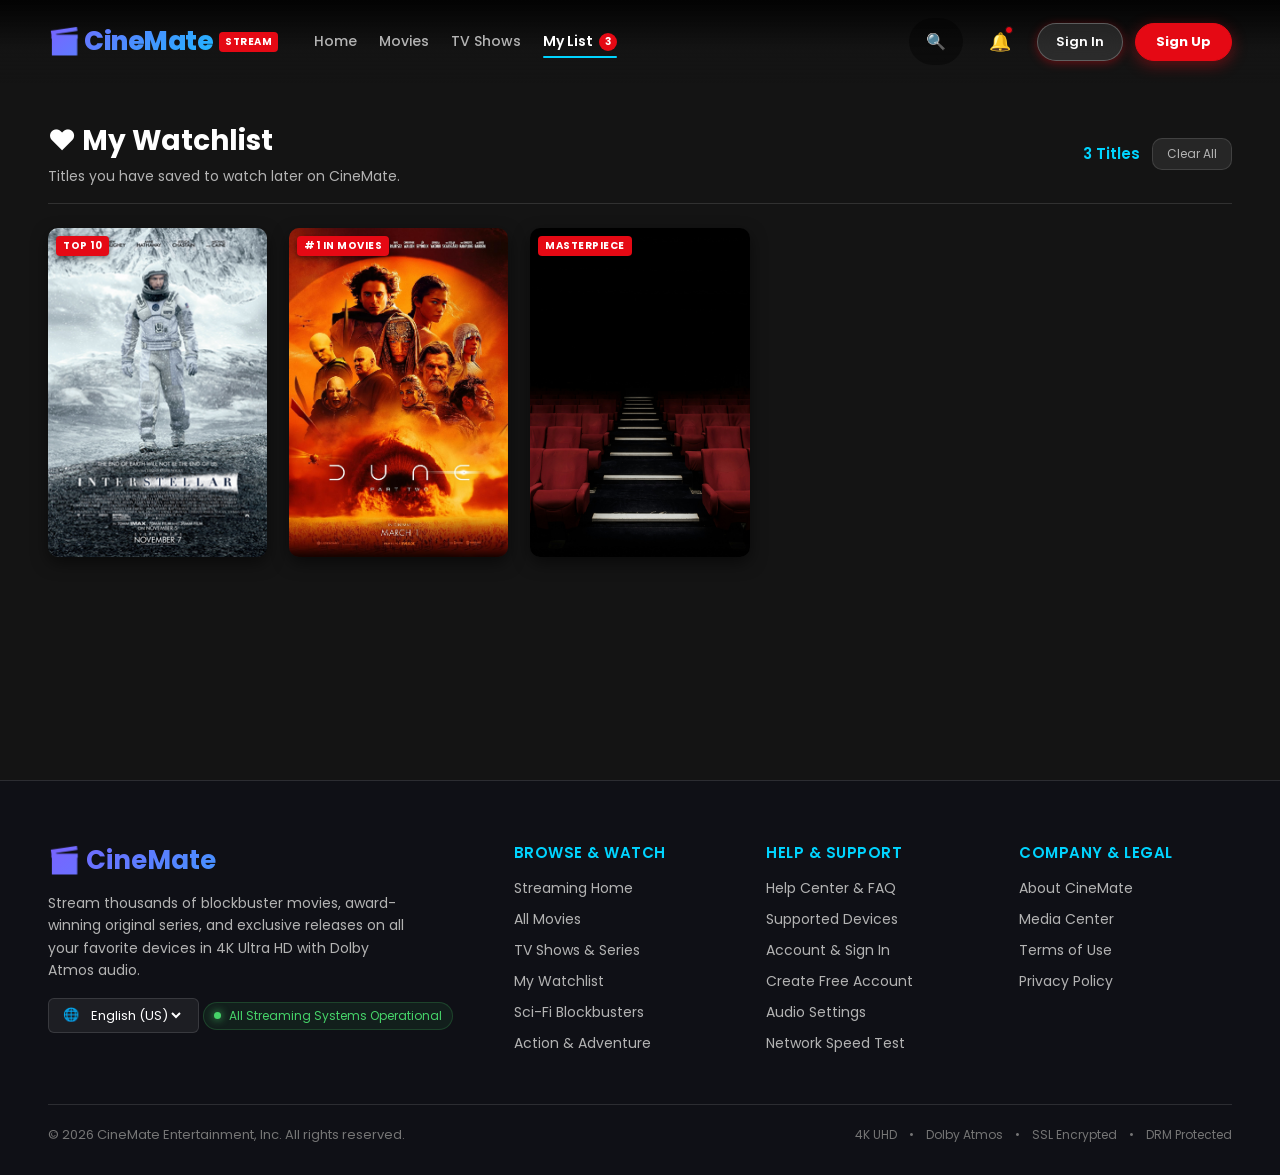
==== commit b7ecf03d: "Fix incorrect default profile and signed-out authentication state" ====
--- a/favourites.html
+++ b/favourites.html
@@ -4,7 +4,7 @@
   <meta charset="UTF-8">
   <meta name="viewport" content="width=device-width, initial-scale=1.0">
   <title>My Watchlist — CineMate</title>
-  <link rel="stylesheet" href="style.css">
+  <link rel="stylesheet" href="assets/css/style.css?v=20261124">
   <link rel="icon" href="data:image/svg+xml,<svg xmlns=%22http://www.w3.org/2000/svg%22 viewBox=%220 0 100 100%22><text y=%22.9em%22 font-size=%2290%22>❤️</text></svg>">
 </head>
 <body>
@@ -47,7 +47,7 @@
         <button class="nav-signup-btn" id="nav-signup-btn">Sign Up</button>
       </div>
 
-      <div class="profile-container">
+      <div class="profile-container" style="display: none;">
         <div class="profile-trigger" title="Account">
           <img src="https://images.unsplash.com/photo-1534528741775-53994a69daeb?auto=format&fit=crop&w=120&q=80" alt="Samadhi" class="profile-avatar" id="profile-user-avatar">
         </div>
@@ -359,8 +359,8 @@
     </div>
   </footer>
 
-  <script src="movies-data.js"></script>
-  <script src="app.js"></script>
+  <script src="assets/js/movies-data.js?v=20261124"></script>
+  <script src="assets/js/app.js?v=20261124"></script>
   <script>
     function renderMyListPage() {
       const grid = document.getElementById("my-list-grid");
@@ -409,4 +409,3 @@
   </script>
 </body>
 </html>
-
--- a/assets/css/style.css
+++ b/assets/css/style.css
@@ -0,0 +1,2978 @@
+/* ==========================================================================
+   CineMate - Ultimate Streaming Platform Stylesheet (Netflix Redux)
+   ========================================================================== */
+
+@import url('https://fonts.googleapis.com/css2?family=Poppins:wght@300;400;500;600;700;800&family=Inter:wght@400;500;600;700&display=swap');
+
+:root {
+  --bg-black: #141414;
+  --bg-darker: #0d0d0f;
+  --bg-card: #181818;
+  --bg-card-hover: #232328;
+  --bg-nav: rgba(20, 20, 20, 0.9);
+  --bg-overlay: rgba(0, 0, 0, 0.75);
+  
+  --brand-gradient: linear-gradient(135deg, #7b61ff 0%, #00d4ff 100%);
+  --brand-red: #e50914;
+  --brand-cyan: #00d4ff;
+  --brand-purple: #7b61ff;
+  
+  --text-primary: #ffffff;
+  --text-secondary: #b3b3b3;
+  --text-muted: #757575;
+  --text-green: #46d369;
+  
+  --border-subtle: rgba(255, 255, 255, 0.12);
+  --border-active: rgba(0, 212, 255, 0.6);
+  
+  --shadow-card: 0 10px 30px rgba(0, 0, 0, 0.8);
+  --shadow-glow: 0 0 25px rgba(0, 212, 255, 0.3);
+  --shadow-red: 0 0 25px rgba(229, 9, 20, 0.4);
+
+  --font-main: "Poppins", "Inter", -apple-system, BlinkMacSystemFont, "Segoe UI", Roboto, sans-serif;
+  --transition: all 0.3s cubic-bezier(0.25, 1, 0.5, 1);
+}
+
+/* Base & Reset */
+* {
+  margin: 0;
+  padding: 0;
+  box-sizing: border-box;
+}
+
+html, body {
+  width: 100%;
+  min-height: 100%;
+  background-color: var(--bg-black);
+  color: var(--text-primary);
+  font-family: var(--font-main);
+  overflow-x: hidden;
+  scroll-behavior: smooth;
+  -webkit-font-smoothing: antialiased;
+}
+
+/* Custom Scrollbar */
+::-webkit-scrollbar {
+  width: 8px;
+  height: 8px;
+}
+::-webkit-scrollbar-track {
+  background: var(--bg-black);
+}
+::-webkit-scrollbar-thumb {
+  background: #333;
+  border-radius: 4px;
+}
+::-webkit-scrollbar-thumb:hover {
+  background: #555;
+}
+
+a {
+  color: inherit;
+  text-decoration: none;
+}
+
+button {
+  font-family: inherit;
+  cursor: pointer;
+  border: none;
+  outline: none;
+}
+
+img {
+  max-width: 100%;
+  display: block;
+}
+
+/* ==========================================================================
+   NAVIGATION BAR
+   ========================================================================== */
+.navbar {
+  position: fixed;
+  top: 0;
+  left: 0;
+  width: 100%;
+  z-index: 1000;
+  display: flex;
+  justify-content: space-between;
+  align-items: center;
+  padding: 18px 48px;
+  background: linear-gradient(180deg, rgba(0, 0, 0, 0.85) 0%, rgba(20, 20, 20, 0.4) 60%, transparent 100%);
+  transition: background-color 0.4s ease, padding 0.3s ease, box-shadow 0.3s ease;
+}
+
+.navbar.scrolled {
+  background-color: var(--bg-nav);
+  backdrop-filter: blur(20px);
+  -webkit-backdrop-filter: blur(20px);
+  padding: 12px 48px;
+  box-shadow: 0 4px 20px rgba(0, 0, 0, 0.6);
+  border-bottom: 1px solid var(--border-subtle);
+}
+
+.nav-left {
+  display: flex;
+  align-items: center;
+  gap: 36px;
+}
+
+.logo {
+  display: flex;
+  align-items: center;
+  gap: 6px;
+  font-size: 26px;
+  font-weight: 800;
+  letter-spacing: -0.5px;
+  background: var(--brand-gradient);
+  -webkit-background-clip: text;
+  -webkit-text-fill-color: transparent;
+  user-select: none;
+}
+
+.logo-badge {
+  font-size: 10px;
+  text-transform: uppercase;
+  background: var(--brand-red);
+  color: #fff;
+  padding: 2px 6px;
+  border-radius: 4px;
+  font-weight: 700;
+  letter-spacing: 0.5px;
+  -webkit-text-fill-color: #fff;
+  vertical-align: middle;
+}
+
+.nav-links {
+  display: flex;
+  align-items: center;
+  gap: 22px;
+  list-style: none;
+}
+
+.nav-links a {
+  font-size: 14px;
+  font-weight: 500;
+  color: var(--text-secondary);
+  transition: var(--transition);
+  position: relative;
+  display: flex;
+  align-items: center;
+  gap: 6px;
+}
+
+.nav-links a:hover,
+.nav-links a.active {
+  color: var(--text-primary);
+  font-weight: 600;
+}
+
+.nav-links a.active::after {
+  content: "";
+  position: absolute;
+  bottom: -6px;
+  left: 0;
+  width: 100%;
+  height: 2px;
+  background: var(--brand-cyan);
+  border-radius: 2px;
+}
+
+.watchlist-counter {
+  background: var(--brand-red);
+  color: #fff;
+  font-size: 10px;
+  font-weight: 700;
+  padding: 1px 6px;
+  border-radius: 10px;
+  display: inline-flex;
+  align-items: center;
+  justify-content: center;
+}
+
+/* Nav Right Items */
+.nav-right {
+  display: flex;
+  align-items: center;
+  gap: 20px;
+}
+
+/* Expandable Nav Search */
+.nav-search-box {
+  display: flex;
+  align-items: center;
+  background: rgba(0, 0, 0, 0.4);
+  border: 1px solid transparent;
+  border-radius: 24px;
+  padding: 6px 12px;
+  transition: var(--transition);
+}
+
+.nav-search-box.expanded,
+.nav-search-box:focus-within {
+  background: rgba(10, 10, 15, 0.9);
+  border-color: var(--border-active);
+  box-shadow: 0 0 15px rgba(0, 212, 255, 0.2);
+}
+
+.nav-search-btn {
+  background: transparent;
+  color: var(--text-primary);
+  font-size: 16px;
+  padding: 4px;
+  display: flex;
+  align-items: center;
+  justify-content: center;
+}
+
+.nav-search-box input {
+  background: transparent;
+  border: none;
+  outline: none;
+  color: #fff;
+  font-size: 13px;
+  width: 0;
+  transition: width 0.3s ease;
+  font-family: inherit;
+}
+
+.nav-search-box.expanded input,
+.nav-search-box:focus-within input {
+  width: 180px;
+  margin-left: 8px;
+}
+
+/* Notification & Profile Menus */
+.notif-container, .profile-container {
+  position: relative;
+}
+
+.icon-trigger {
+  background: transparent;
+  color: var(--text-primary);
+  font-size: 18px;
+  position: relative;
+  padding: 6px;
+  display: flex;
+  align-items: center;
+  justify-content: center;
+  transition: var(--transition);
+}
+
+.icon-trigger:hover {
+  transform: scale(1.1);
+  color: var(--brand-cyan);
+}
+
+.notif-dot {
+  position: absolute;
+  top: 4px;
+  right: 4px;
+  width: 8px;
+  height: 8px;
+  background: var(--brand-red);
+  border-radius: 50%;
+  border: 1px solid var(--bg-black);
+}
+
+.profile-avatar {
+  width: 34px;
+  height: 34px;
+  border-radius: 6px;
+  object-fit: cover;
+  border: 2px solid transparent;
+  transition: var(--transition);
+  cursor: pointer;
+}
+
+.profile-trigger:hover .profile-avatar {
+  border-color: var(--brand-cyan);
+}
+
+/* Dropdown Menus */
+.dropdown-menu {
+  position: absolute;
+  top: 45px;
+  right: 0;
+  width: 260px;
+  background: #191b24;
+  border: 1px solid var(--border-subtle);
+  border-radius: 12px;
+  padding: 12px;
+  box-shadow: 0 15px 35px rgba(0, 0, 0, 0.7);
+  display: none;
+  flex-direction: column;
+  gap: 8px;
+  z-index: 1001;
+  animation: fadeInMenu 0.2s ease;
+}
+
+.dropdown-menu.show {
+  display: flex;
+}
+
+@keyframes fadeInMenu {
+  from { opacity: 0; transform: translateY(-8px); }
+  to { opacity: 1; transform: translateY(0); }
+}
+
+.menu-header {
+  font-size: 12px;
+  text-transform: uppercase;
+  color: var(--brand-cyan);
+  font-weight: 700;
+  padding: 4px 8px;
+  border-bottom: 1px solid var(--border-subtle);
+}
+
+.notif-item {
+  display: flex;
+  flex-direction: column;
+  padding: 8px;
+  border-radius: 6px;
+  background: rgba(255, 255, 255, 0.03);
+  font-size: 12px;
+  cursor: pointer;
+  transition: var(--transition);
+}
+
+.notif-item:hover {
+  background: rgba(255, 255, 255, 0.08);
+}
+
+.notif-item strong {
+  color: #fff;
+  margin-bottom: 2px;
+}
+
+.notif-item span {
+  color: var(--text-secondary);
+}
+
+.profile-item {
+  display: flex;
+  align-items: center;
+  gap: 10px;
+  padding: 8px;
+  border-radius: 6px;
+  color: var(--text-secondary);
+  font-size: 13px;
+  transition: var(--transition);
+}
+
+.profile-item:hover {
+  background: rgba(255, 255, 255, 0.08);
+  color: #fff;
+}
+
+.mobile-menu-btn {
+  display: none;
+  background: transparent;
+  color: #fff;
+  font-size: 24px;
+}
+
+/* ==========================================================================
+   HERO / BILLBOARD SECTION (NETFLIX STYLE)
+   ========================================================================== */
+.billboard-hero {
+  position: relative;
+  width: 100%;
+  height: 85vh;
+  min-height: 580px;
+  max-height: 850px;
+  background-size: cover;
+  background-position: center top;
+  display: flex;
+  align-items: flex-end;
+  padding: 0 48px 120px;
+  transition: background-image 0.8s ease-in-out;
+}
+
+.hero-vignette {
+  position: absolute;
+  inset: 0;
+  background: radial-gradient(circle at 75% 25%, transparent 30%, rgba(20, 20, 20, 0.7) 70%, #141414 100%);
+  pointer-events: none;
+}
+
+.hero-content {
+  position: relative;
+  z-index: 5;
+  max-width: 650px;
+  animation: heroSlideUp 0.8s ease-out;
+}
+
+@keyframes heroSlideUp {
+  from { opacity: 0; transform: translateY(30px); }
+  to { opacity: 1; transform: translateY(0); }
+}
+
+.hero-badge-top {
+  display: inline-flex;
+  align-items: center;
+  gap: 8px;
+  font-size: 12px;
+  font-weight: 700;
+  text-transform: uppercase;
+  letter-spacing: 1.5px;
+  color: var(--brand-cyan);
+  margin-bottom: 12px;
+}
+
+.hero-badge-top span.dot {
+  width: 6px;
+  height: 6px;
+  background: var(--brand-red);
+  border-radius: 50%;
+  box-shadow: 0 0 8px var(--brand-red);
+}
+
+.hero-title {
+  font-size: 52px;
+  font-weight: 800;
+  line-height: 1.1;
+  margin-bottom: 14px;
+  text-shadow: 0 4px 15px rgba(0, 0, 0, 0.9);
+}
+
+.hero-meta-row {
+  display: flex;
+  align-items: center;
+  flex-wrap: wrap;
+  gap: 12px;
+  font-size: 14px;
+  font-weight: 500;
+  margin-bottom: 16px;
+}
+
+.hero-match {
+  color: var(--text-green);
+  font-weight: 700;
+}
+
+.meta-badge {
+  border: 1px solid var(--border-subtle);
+  padding: 1px 7px;
+  border-radius: 4px;
+  font-size: 12px;
+  color: #ddd;
+}
+
+.meta-badge.quality {
+  border-color: rgba(0, 212, 255, 0.5);
+  color: var(--brand-cyan);
+}
+
+.hero-genres {
+  display: flex;
+  gap: 6px;
+  flex-wrap: wrap;
+}
+
+.genre-pill {
+  font-size: 12px;
+  background: rgba(255, 255, 255, 0.1);
+  padding: 2px 8px;
+  border-radius: 12px;
+  backdrop-filter: blur(5px);
+}
+
+.hero-desc {
+  font-size: 15px;
+  color: #e0e0e0;
+  line-height: 1.5;
+  margin-bottom: 24px;
+  display: -webkit-box;
+  -webkit-line-clamp: 3;
+  -webkit-box-orient: vertical;
+  overflow: hidden;
+  text-shadow: 0 2px 8px rgba(0, 0, 0, 0.8);
+}
+
+.hero-btn-row {
+  display: flex;
+  align-items: center;
+  gap: 14px;
+  flex-wrap: wrap;
+}
+
+.hero-btn {
+  display: inline-flex;
+  align-items: center;
+  justify-content: center;
+  gap: 10px;
+  padding: 12px 28px;
+  border-radius: 8px;
+  font-size: 16px;
+  font-weight: 700;
+  transition: var(--transition);
+}
+
+.hero-btn.play-btn {
+  background: #ffffff;
+  color: #000000;
+  box-shadow: 0 4px 15px rgba(255, 255, 255, 0.3);
+}
+
+.hero-btn.play-btn:hover {
+  background: rgba(255, 255, 255, 0.85);
+  transform: scale(1.05);
+}
+
+.hero-btn.info-btn {
+  background: rgba(109, 109, 110, 0.7);
+  color: #ffffff;
+  backdrop-filter: blur(10px);
+}
+
+.hero-btn.info-btn:hover {
+  background: rgba(109, 109, 110, 0.45);
+  transform: scale(1.05);
+}
+
+.hero-btn.list-btn {
+  background: rgba(255, 255, 255, 0.15);
+  color: #ffffff;
+  border: 1px solid var(--border-subtle);
+  backdrop-filter: blur(10px);
+}
+
+.hero-btn.list-btn:hover {
+  background: rgba(255, 255, 255, 0.25);
+}
+
+.hero-btn.list-btn.in-list {
+  background: rgba(0, 212, 255, 0.2);
+  border-color: var(--brand-cyan);
+  color: var(--brand-cyan);
+}
+
+/* Hero Carousel Switcher Arrows */
+.hero-controls {
+  position: absolute;
+  right: 48px;
+  bottom: 120px;
+  display: flex;
+  gap: 10px;
+  z-index: 6;
+}
+
+.hero-arrow-btn {
+  width: 42px;
+  height: 42px;
+  border-radius: 50%;
+  background: rgba(0, 0, 0, 0.5);
+  border: 1px solid var(--border-subtle);
+  color: #fff;
+  font-size: 16px;
+  display: flex;
+  align-items: center;
+  justify-content: center;
+  transition: var(--transition);
+  backdrop-filter: blur(8px);
+}
+
+.hero-arrow-btn:hover {
+  background: var(--brand-cyan);
+  color: #000;
+  border-color: var(--brand-cyan);
+  transform: scale(1.1);
+}
+
+/* ==========================================================================
+   SEARCH & FILTERS PANEL (REDESIGNED)
+   ========================================================================== */
+.search-panel-section {
+  padding: 0 48px;
+  margin-top: -60px;
+  position: relative;
+  z-index: 10;
+}
+
+.search-panel-box {
+  background: linear-gradient(135deg, rgba(25, 28, 45, 0.85), rgba(15, 17, 30, 0.95));
+  backdrop-filter: blur(25px);
+  -webkit-backdrop-filter: blur(25px);
+  border: 1px solid var(--border-subtle);
+  border-radius: 18px;
+  padding: 24px 32px;
+  box-shadow: 0 20px 40px rgba(0, 0, 0, 0.6);
+}
+
+.search-panel-header {
+  display: flex;
+  justify-content: space-between;
+  align-items: center;
+  margin-bottom: 16px;
+  flex-wrap: wrap;
+  gap: 10px;
+}
+
+.search-panel-header h3 {
+  font-size: 18px;
+  font-weight: 600;
+  display: flex;
+  align-items: center;
+  gap: 8px;
+  background: var(--brand-gradient);
+  -webkit-background-clip: text;
+  -webkit-text-fill-color: transparent;
+}
+
+.search-stats-pills {
+  display: flex;
+  gap: 16px;
+  font-size: 12px;
+  color: var(--text-secondary);
+}
+
+.search-stats-pills strong {
+  color: var(--brand-cyan);
+}
+
+.search-form-grid {
+  display: grid;
+  grid-template-columns: 2fr 1fr 1fr 1fr 1fr auto;
+  gap: 12px;
+  align-items: center;
+}
+
+.input-group {
+  position: relative;
+  width: 100%;
+}
+
+.input-group input,
+.input-group select {
+  width: 100%;
+  padding: 12px 16px;
+  border-radius: 10px;
+  border: 1px solid rgba(255, 255, 255, 0.1);
+  background: rgba(15, 18, 35, 0.8);
+  color: #fff;
+  font-family: inherit;
+  font-size: 14px;
+  outline: none;
+  transition: var(--transition);
+}
+
+.input-group input:focus,
+.input-group select:focus {
+  border-color: var(--brand-cyan);
+  box-shadow: 0 0 15px rgba(0, 212, 255, 0.3);
+}
+
+.input-group select option {
+  background: #14172a;
+  color: #fff;
+}
+
+.filter-btn-group {
+  display: flex;
+  gap: 8px;
+}
+
+.search-submit-btn {
+  padding: 12px 24px;
+  border-radius: 10px;
+  background: var(--brand-gradient);
+  color: #fff;
+  font-weight: 600;
+  font-size: 14px;
+  display: flex;
+  align-items: center;
+  gap: 6px;
+  transition: var(--transition);
+  white-space: nowrap;
+}
+
+.search-submit-btn:hover {
+  transform: translateY(-2px);
+  box-shadow: 0 0 20px rgba(123, 97, 255, 0.5);
+}
+
+.search-reset-btn {
+  padding: 12px 16px;
+  border-radius: 10px;
+  background: rgba(255, 255, 255, 0.08);
+  border: 1px solid var(--border-subtle);
+  color: var(--text-secondary);
+  font-size: 14px;
+  transition: var(--transition);
+}
+
+.search-reset-btn:hover {
+  background: rgba(255, 255, 255, 0.15);
+  color: #fff;
+}
+
+/* ==========================================================================
+   CAROUSEL ROWS & CONTENT CONTAINERS (NETFLIX ROWS)
+   ========================================================================== */
+.content-section {
+  padding: 30px 48px;
+  position: relative;
+}
+
+.row-header {
+  display: flex;
+  justify-content: space-between;
+  align-items: center;
+  margin-bottom: 14px;
+}
+
+.row-title {
+  font-size: 20px;
+  font-weight: 700;
+  color: #ffffff;
+  display: flex;
+  align-items: center;
+  gap: 8px;
+}
+
+.row-see-all {
+  font-size: 12px;
+  color: var(--brand-cyan);
+  font-weight: 600;
+  transition: var(--transition);
+}
+
+.row-see-all:hover {
+  color: #fff;
+  transform: translateX(4px);
+}
+
+/* Carousel Scroll Container */
+.carousel-wrapper {
+  position: relative;
+  width: 100%;
+}
+
+.carousel-row {
+  display: flex;
+  gap: 16px;
+  overflow-x: auto;
+  scroll-behavior: smooth;
+  padding: 20px 0 35px;
+  scrollbar-width: none; /* Firefox */
+  -ms-overflow-style: none; /* IE 10+ */
+}
+
+.carousel-row::-webkit-scrollbar {
+  display: none; /* Chrome, Safari */
+}
+
+/* Left & Right Chevron Arrows */
+.carousel-arrow {
+  position: absolute;
+  top: 50%;
+  transform: translateY(-50%);
+  width: 44px;
+  height: 100%;
+  max-height: 240px;
+  background: rgba(20, 20, 20, 0.85);
+  border: none;
+  color: #fff;
+  font-size: 22px;
+  display: flex;
+  align-items: center;
+  justify-content: center;
+  z-index: 20;
+  cursor: pointer;
+  opacity: 0;
+  transition: var(--transition);
+  backdrop-filter: blur(5px);
+}
+
+.carousel-arrow.left {
+  left: -20px;
+  border-radius: 0 8px 8px 0;
+}
+
+.carousel-arrow.right {
+  right: -20px;
+  border-radius: 8px 0 0 8px;
+}
+
+.carousel-wrapper:hover .carousel-arrow {
+  opacity: 0.85;
+}
+
+.carousel-arrow:hover {
+  opacity: 1 !important;
+  background: rgba(0, 0, 0, 0.95);
+  color: var(--brand-cyan);
+}
+
+/* ==========================================================================
+   MOVIE CARDS & HOVER PREVIEW
+   ========================================================================== */
+.movie-card {
+  flex: 0 0 190px;
+  position: relative;
+  border-radius: 10px;
+  cursor: pointer;
+  transition: transform 0.35s ease, z-index 0.35s ease;
+  user-select: none;
+}
+
+.card-inner {
+  position: relative;
+  width: 100%;
+  border-radius: 10px;
+  overflow: visible;
+}
+
+.poster-container {
+  width: 100%;
+  aspect-ratio: 2 / 3;
+  border-radius: 10px;
+  overflow: hidden;
+  background: #191919;
+  position: relative;
+  box-shadow: 0 6px 16px rgba(0, 0, 0, 0.5);
+}
+
+.poster-container img {
+  width: 100%;
+  height: 100%;
+  object-fit: cover;
+  transition: transform 0.4s ease;
+}
+
+.card-badge {
+  position: absolute;
+  top: 8px;
+  left: 8px;
+  background: var(--brand-red);
+  color: #fff;
+  font-size: 10px;
+  font-weight: 700;
+  padding: 2px 7px;
+  border-radius: 4px;
+  text-transform: uppercase;
+  letter-spacing: 0.5px;
+  box-shadow: 0 2px 6px rgba(0, 0, 0, 0.5);
+}
+
+/* Netflix Floating Hover Card */
+.card-preview {
+  position: absolute;
+  top: 0;
+  left: 50%;
+  transform: translateX(-50%) scale(0.85);
+  width: 270px;
+  background: #181818;
+  border-radius: 12px;
+  overflow: hidden;
+  box-shadow: 0 15px 35px rgba(0, 0, 0, 0.9), 0 0 20px rgba(0, 212, 255, 0.15);
+  opacity: 0;
+  pointer-events: none;
+  z-index: 100;
+  transition: transform 0.3s cubic-bezier(0.2, 0.9, 0.3, 1), opacity 0.25s ease;
+}
+
+.movie-card:hover {
+  z-index: 99;
+}
+
+.movie-card:hover .card-preview {
+  opacity: 1;
+  pointer-events: auto;
+  transform: translateX(-50%) translateY(-25%) scale(1);
+}
+
+.preview-backdrop {
+  width: 100%;
+  height: 145px;
+  background-size: cover;
+  background-position: center;
+  position: relative;
+  display: flex;
+  align-items: center;
+  justify-content: center;
+}
+
+.preview-backdrop::after {
+  content: "";
+  position: absolute;
+  inset: 0;
+  background: linear-gradient(180deg, transparent 40%, #181818 100%);
+}
+
+.preview-quick-play {
+  width: 44px;
+  height: 44px;
+  border-radius: 50%;
+  background: rgba(255, 255, 255, 0.9);
+  color: #000;
+  font-size: 18px;
+  display: flex;
+  align-items: center;
+  justify-content: center;
+  position: relative;
+  z-index: 2;
+  transition: var(--transition);
+  box-shadow: 0 4px 12px rgba(0, 0, 0, 0.5);
+}
+
+.preview-quick-play:hover {
+  background: var(--brand-cyan);
+  transform: scale(1.15);
+}
+
+.preview-body {
+  padding: 14px 16px 18px;
+}
+
+.preview-actions {
+  display: flex;
+  justify-content: space-between;
+  align-items: center;
+  margin-bottom: 10px;
+}
+
+.left-actions {
+  display: flex;
+  gap: 8px;
+}
+
+.action-circle {
+  width: 34px;
+  height: 34px;
+  border-radius: 50%;
+  background: rgba(42, 42, 42, 0.9);
+  border: 1px solid rgba(255, 255, 255, 0.25);
+  color: #fff;
+  font-size: 14px;
+  display: flex;
+  align-items: center;
+  justify-content: center;
+  transition: var(--transition);
+}
+
+.action-circle:hover {
+  border-color: #fff;
+  transform: scale(1.12);
+  background: #333;
+}
+
+.action-circle.play {
+  background: #fff;
+  color: #000;
+  border-color: #fff;
+}
+
+.action-circle.play:hover {
+  background: #ddd;
+}
+
+.action-circle.in-list {
+  background: rgba(0, 212, 255, 0.2);
+  border-color: var(--brand-cyan);
+  color: var(--brand-cyan);
+}
+
+.preview-title {
+  font-size: 15px;
+  font-weight: 700;
+  margin-bottom: 6px;
+  white-space: nowrap;
+  overflow: hidden;
+  text-overflow: ellipsis;
+}
+
+.preview-meta {
+  display: flex;
+  align-items: center;
+  gap: 6px;
+  font-size: 11px;
+  margin-bottom: 8px;
+}
+
+.match-rate {
+  color: var(--text-green);
+  font-weight: 700;
+}
+
+.meta-pill {
+  color: #aaa;
+  border: 1px solid rgba(255, 255, 255, 0.15);
+  padding: 0 4px;
+  border-radius: 3px;
+}
+
+.hd-pill {
+  color: var(--brand-cyan);
+  border: 1px solid rgba(0, 212, 255, 0.4);
+  padding: 0 4px;
+  border-radius: 3px;
+  font-weight: 600;
+}
+
+.preview-genres {
+  font-size: 11px;
+  color: var(--text-secondary);
+}
+
+/* ==========================================================================
+   TOP 10 TODAY ROW (NETFLIX GIANT NUMERALS)
+   ========================================================================== */
+.top10-card {
+  flex: 0 0 230px;
+  display: flex;
+  align-items: flex-end;
+  position: relative;
+  cursor: pointer;
+  user-select: none;
+}
+
+.top10-rank-num {
+  font-size: 140px;
+  line-height: 0.8;
+  font-weight: 900;
+  color: #141414;
+  -webkit-text-stroke: 4px #595959;
+  letter-spacing: -18px;
+  margin-right: -25px;
+  position: relative;
+  z-index: 1;
+  text-shadow: 0 4px 15px rgba(0, 0, 0, 0.8);
+  transition: var(--transition);
+}
+
+.top10-card:hover .top10-rank-num {
+  -webkit-text-stroke: 4px var(--brand-cyan);
+  text-shadow: 0 0 20px rgba(0, 212, 255, 0.5);
+}
+
+.top10-poster-wrap {
+  width: 140px;
+  aspect-ratio: 2 / 3;
+  border-radius: 8px;
+  overflow: hidden;
+  position: relative;
+  z-index: 2;
+  box-shadow: 0 8px 20px rgba(0, 0, 0, 0.7);
+  transition: var(--transition);
+}
+
+.top10-poster-wrap img {
+  width: 100%;
+  height: 100%;
+  object-fit: cover;
+}
+
+.top10-card:hover .top10-poster-wrap {
+  transform: scale(1.05) translateY(-5px);
+}
+
+.card-hover-overlay {
+  position: absolute;
+  inset: 0;
+  background: linear-gradient(to top, rgba(0, 0, 0, 0.95) 0%, rgba(0, 0, 0, 0.5) 50%, transparent 100%);
+  display: flex;
+  flex-direction: column;
+  justify-content: flex-end;
+  padding: 10px;
+  opacity: 0;
+  transition: var(--transition);
+}
+
+.top10-poster-wrap:hover .card-hover-overlay {
+  opacity: 1;
+}
+
+.hover-btn-group {
+  display: flex;
+  gap: 6px;
+  margin-bottom: 6px;
+}
+
+.hover-btn {
+  width: 28px;
+  height: 28px;
+  border-radius: 50%;
+  background: rgba(255, 255, 255, 0.2);
+  color: #fff;
+  font-size: 12px;
+  display: flex;
+  align-items: center;
+  justify-content: center;
+  transition: var(--transition);
+}
+
+.hover-btn.play {
+  background: #fff;
+  color: #000;
+}
+
+.hover-btn.in-list {
+  background: var(--brand-cyan);
+  color: #000;
+}
+
+.hover-title {
+  font-size: 11px;
+  font-weight: 700;
+  white-space: nowrap;
+  overflow: hidden;
+  text-overflow: ellipsis;
+}
+
+.hover-meta {
+  display: flex;
+  gap: 4px;
+  font-size: 9px;
+  margin-top: 2px;
+}
+
+.hover-meta .match { color: var(--text-green); font-weight: 700; }
+.hover-meta .badge-age { border: 1px solid rgba(255, 255, 255, 0.3); padding: 0 2px; border-radius: 2px; }
+.hover-meta .badge-qual { color: var(--brand-cyan); }
+
+/* ==========================================================================
+   CONTINUE WATCHING ROW
+   ========================================================================== */
+.continue-card {
+  flex: 0 0 260px;
+  border-radius: 10px;
+  overflow: hidden;
+  background: #191b24;
+  border: 1px solid var(--border-subtle);
+  transition: var(--transition);
+  cursor: pointer;
+}
+
+.continue-card:hover {
+  transform: translateY(-5px);
+  border-color: var(--brand-cyan);
+  box-shadow: 0 10px 25px rgba(0, 0, 0, 0.6);
+}
+
+.continue-poster {
+  width: 100%;
+  height: 145px;
+  position: relative;
+  background: #111;
+}
+
+.continue-poster img {
+  width: 100%;
+  height: 100%;
+  object-fit: cover;
+}
+
+.continue-play-overlay {
+  position: absolute;
+  inset: 0;
+  background: rgba(0, 0, 0, 0.4);
+  display: flex;
+  align-items: center;
+  justify-content: center;
+  opacity: 0;
+  transition: var(--transition);
+}
+
+.continue-card:hover .continue-play-overlay {
+  opacity: 1;
+}
+
+.circle-play-btn {
+  width: 46px;
+  height: 46px;
+  border-radius: 50%;
+  background: rgba(255, 255, 255, 0.9);
+  color: #000;
+  display: flex;
+  align-items: center;
+  justify-content: center;
+  font-size: 18px;
+  transition: var(--transition);
+}
+
+.circle-play-btn:hover {
+  transform: scale(1.15);
+  background: var(--brand-cyan);
+}
+
+.continue-progress-bar {
+  position: absolute;
+  bottom: 0;
+  left: 0;
+  width: 100%;
+  height: 4px;
+  background: rgba(255, 255, 255, 0.3);
+}
+
+.continue-progress-fill {
+  height: 100%;
+  background: var(--brand-red);
+}
+
+.continue-info {
+  padding: 12px 14px;
+}
+
+.continue-title-row {
+  display: flex;
+  justify-content: space-between;
+  align-items: center;
+  margin-bottom: 4px;
+}
+
+.continue-title-row h4 {
+  font-size: 14px;
+  font-weight: 600;
+  white-space: nowrap;
+  overflow: hidden;
+  text-overflow: ellipsis;
+}
+
+.icon-btn-minimal {
+  background: transparent;
+  color: var(--text-secondary);
+  font-size: 14px;
+  padding: 2px 6px;
+  border-radius: 4px;
+  transition: var(--transition);
+}
+
+.icon-btn-minimal:hover {
+  color: #fff;
+  background: rgba(255, 255, 255, 0.1);
+}
+
+.continue-meta {
+  font-size: 11px;
+  color: var(--text-muted);
+}
+
+/* ==========================================================================
+   SEARCH RESULTS GRID VIEW
+   ========================================================================== */
+.search-results-section {
+  padding: 30px 48px;
+  min-height: 400px;
+}
+
+.search-results-header {
+  display: flex;
+  justify-content: space-between;
+  align-items: center;
+  margin-bottom: 24px;
+  border-bottom: 1px solid var(--border-subtle);
+  padding-bottom: 14px;
+}
+
+.search-results-header h2 {
+  font-size: 22px;
+  font-weight: 700;
+}
+
+.movie-grid {
+  display: grid;
+  grid-template-columns: repeat(auto-fill, minmax(180px, 1fr));
+  gap: 22px;
+  width: 100%;
+}
+
+.search-empty-state {
+  text-align: center;
+  padding: 60px 20px;
+  grid-column: 1 / -1;
+  max-width: 500px;
+  margin: 0 auto;
+}
+
+.search-empty-state .empty-icon {
+  font-size: 54px;
+  margin-bottom: 14px;
+}
+
+.search-empty-state h3 {
+  font-size: 20px;
+  margin-bottom: 10px;
+}
+
+.search-empty-state p {
+  color: var(--text-secondary);
+  font-size: 14px;
+  margin-bottom: 20px;
+  line-height: 1.6;
+}
+
+.primary-btn {
+  background: var(--brand-gradient);
+  color: #fff;
+  padding: 10px 24px;
+  border-radius: 8px;
+  font-weight: 600;
+  transition: var(--transition);
+}
+
+.primary-btn:hover {
+  transform: translateY(-2px);
+  box-shadow: 0 0 15px rgba(0, 212, 255, 0.4);
+}
+
+/* ==========================================================================
+   NETFLIX MOVIE INFO MODAL
+   ========================================================================== */
+.modal-overlay {
+  position: fixed;
+  inset: 0;
+  background: rgba(0, 0, 0, 0.75);
+  backdrop-filter: blur(10px);
+  -webkit-backdrop-filter: blur(10px);
+  z-index: 2000;
+  display: flex;
+  align-items: center;
+  justify-content: center;
+  padding: 30px 15px;
+  opacity: 0;
+  pointer-events: none;
+  transition: opacity 0.3s ease;
+  overflow-y: auto;
+}
+
+.modal-overlay.active {
+  opacity: 1;
+  pointer-events: auto;
+}
+
+.modal-container {
+  width: 100%;
+  max-width: 850px;
+  background: #181818;
+  border-radius: 14px;
+  overflow: hidden;
+  position: relative;
+  box-shadow: 0 25px 60px rgba(0, 0, 0, 0.95);
+  border: 1px solid var(--border-subtle);
+  transform: translateY(30px) scale(0.95);
+  transition: transform 0.3s cubic-bezier(0.2, 0.9, 0.3, 1);
+  margin: auto;
+}
+
+.modal-overlay.active .modal-container {
+  transform: translateY(0) scale(1);
+}
+
+.modal-close-btn {
+  position: absolute;
+  top: 18px;
+  right: 18px;
+  width: 38px;
+  height: 38px;
+  border-radius: 50%;
+  background: rgba(24, 24, 24, 0.7);
+  border: 1px solid var(--border-subtle);
+  color: #fff;
+  font-size: 18px;
+  display: flex;
+  align-items: center;
+  justify-content: center;
+  z-index: 10;
+  transition: var(--transition);
+  backdrop-filter: blur(5px);
+}
+
+.modal-close-btn:hover {
+  background: #fff;
+  color: #000;
+  transform: scale(1.1);
+}
+
+.modal-backdrop-banner {
+  width: 100%;
+  height: 380px;
+  background-size: cover;
+  background-position: center top;
+  position: relative;
+  display: flex;
+  align-items: flex-end;
+  padding: 30px 40px;
+}
+
+.modal-backdrop-banner::before {
+  content: "";
+  position: absolute;
+  inset: 0;
+  background: linear-gradient(180deg, rgba(24, 24, 24, 0.2) 0%, rgba(24, 24, 24, 0.7) 70%, #181818 100%);
+}
+
+.modal-banner-content {
+  position: relative;
+  z-index: 2;
+  width: 100%;
+}
+
+.modal-banner-content h2 {
+  font-size: 38px;
+  font-weight: 800;
+  margin-bottom: 16px;
+  text-shadow: 0 4px 15px rgba(0, 0, 0, 0.9);
+}
+
+.modal-btn-row {
+  display: flex;
+  align-items: center;
+  gap: 12px;
+}
+
+.modal-btn {
+  display: inline-flex;
+  align-items: center;
+  gap: 8px;
+  padding: 10px 24px;
+  border-radius: 6px;
+  font-size: 15px;
+  font-weight: 700;
+  transition: var(--transition);
+}
+
+.modal-btn.play {
+  background: #fff;
+  color: #000;
+}
+
+.modal-btn.play:hover {
+  background: rgba(255, 255, 255, 0.85);
+  transform: scale(1.05);
+}
+
+.modal-btn.list {
+  background: rgba(255, 255, 255, 0.15);
+  border: 1px solid var(--border-subtle);
+  color: #fff;
+}
+
+.modal-btn.list.in-list {
+  background: rgba(0, 212, 255, 0.2);
+  border-color: var(--brand-cyan);
+  color: var(--brand-cyan);
+}
+
+/* Modal Body Content */
+.modal-body {
+  padding: 24px 40px 40px;
+}
+
+.modal-meta-grid {
+  display: grid;
+  grid-template-columns: 2fr 1fr;
+  gap: 40px;
+  margin-bottom: 30px;
+}
+
+.modal-details-left {
+  display: flex;
+  flex-direction: column;
+  gap: 14px;
+}
+
+.modal-tags-row {
+  display: flex;
+  align-items: center;
+  flex-wrap: wrap;
+  gap: 10px;
+  font-size: 14px;
+}
+
+.modal-tags-row .match {
+  color: var(--text-green);
+  font-weight: 700;
+}
+
+.modal-desc {
+  font-size: 15px;
+  line-height: 1.6;
+  color: #d1d1d1;
+}
+
+.modal-details-right {
+  display: flex;
+  flex-direction: column;
+  gap: 12px;
+  font-size: 13px;
+}
+
+.meta-field {
+  line-height: 1.5;
+}
+
+.meta-label {
+  color: var(--text-muted);
+}
+
+.meta-val {
+  color: #ddd;
+}
+
+/* TV Show Episodes in Modal */
+.modal-episodes-wrap {
+  margin-top: 30px;
+  border-top: 1px solid var(--border-subtle);
+  padding-top: 24px;
+}
+
+.episodes-header {
+  display: flex;
+  justify-content: space-between;
+  align-items: center;
+  margin-bottom: 16px;
+}
+
+.episodes-header h3 {
+  font-size: 18px;
+  font-weight: 700;
+}
+
+.episodes-list {
+  display: flex;
+  flex-direction: column;
+  gap: 14px;
+}
+
+.episode-row {
+  display: flex;
+  align-items: center;
+  gap: 18px;
+  padding: 12px 14px;
+  border-radius: 8px;
+  background: rgba(255, 255, 255, 0.03);
+  transition: var(--transition);
+  cursor: pointer;
+}
+
+.episode-row:hover {
+  background: rgba(255, 255, 255, 0.08);
+}
+
+.ep-num {
+  font-size: 20px;
+  font-weight: 700;
+  color: var(--text-muted);
+  width: 20px;
+  text-align: center;
+}
+
+.ep-thumb {
+  width: 120px;
+  height: 68px;
+  border-radius: 6px;
+  background-size: cover;
+  background-position: center;
+  position: relative;
+  display: flex;
+  align-items: center;
+  justify-content: center;
+  flex-shrink: 0;
+}
+
+.ep-play-icon {
+  width: 28px;
+  height: 28px;
+  border-radius: 50%;
+  background: rgba(0, 0, 0, 0.7);
+  border: 1px solid #fff;
+  color: #fff;
+  display: flex;
+  align-items: center;
+  justify-content: center;
+  font-size: 10px;
+}
+
+.ep-info {
+  flex: 1;
+}
+
+.ep-header {
+  display: flex;
+  justify-content: space-between;
+  align-items: center;
+  margin-bottom: 4px;
+}
+
+.ep-header h5 {
+  font-size: 14px;
+  font-weight: 600;
+}
+
+.ep-duration {
+  font-size: 12px;
+  color: var(--text-muted);
+}
+
+.ep-desc {
+  font-size: 12px;
+  color: var(--text-secondary);
+  line-height: 1.4;
+  display: -webkit-box;
+  -webkit-line-clamp: 2;
+  -webkit-box-orient: vertical;
+  overflow: hidden;
+}
+
+/* More Like This (Recommendations) */
+.modal-related-wrap {
+  margin-top: 35px;
+  border-top: 1px solid var(--border-subtle);
+  padding-top: 24px;
+}
+
+.modal-related-wrap h3 {
+  font-size: 18px;
+  font-weight: 700;
+  margin-bottom: 18px;
+}
+
+.related-grid {
+  display: grid;
+  grid-template-columns: repeat(auto-fill, minmax(220px, 1fr));
+  gap: 16px;
+}
+
+.related-card {
+  background: #232328;
+  border-radius: 8px;
+  overflow: hidden;
+  border: 1px solid var(--border-subtle);
+  transition: var(--transition);
+}
+
+.related-card:hover {
+  transform: translateY(-4px);
+  border-color: var(--brand-cyan);
+}
+
+.related-img-wrap {
+  width: 100%;
+  height: 125px;
+  position: relative;
+  background: #111;
+  cursor: pointer;
+}
+
+.related-img-wrap img {
+  width: 100%;
+  height: 100%;
+  object-fit: cover;
+}
+
+.related-duration {
+  position: absolute;
+  top: 8px;
+  right: 8px;
+  font-size: 10px;
+  background: rgba(0, 0, 0, 0.7);
+  padding: 1px 6px;
+  border-radius: 4px;
+}
+
+.related-play-badge {
+  position: absolute;
+  inset: 0;
+  background: rgba(0, 0, 0, 0.4);
+  display: flex;
+  align-items: center;
+  justify-content: center;
+  font-size: 24px;
+  opacity: 0;
+  transition: var(--transition);
+}
+
+.related-img-wrap:hover .related-play-badge {
+  opacity: 1;
+}
+
+.related-info {
+  padding: 12px;
+}
+
+.related-top {
+  display: flex;
+  justify-content: space-between;
+  align-items: center;
+  margin-bottom: 6px;
+}
+
+.related-match {
+  color: var(--text-green);
+  font-size: 11px;
+  font-weight: 700;
+}
+
+.related-age {
+  border: 1px solid var(--border-subtle);
+  padding: 0 4px;
+  font-size: 10px;
+  border-radius: 2px;
+}
+
+.related-info h5 {
+  font-size: 13px;
+  font-weight: 600;
+  margin-bottom: 6px;
+}
+
+.related-desc {
+  font-size: 11px;
+  color: var(--text-secondary);
+  line-height: 1.4;
+}
+
+/* ==========================================================================
+   FULLSCREEN THEATER VIDEO PLAYER (NETFLIX REDUX)
+   ========================================================================== */
+.player-modal {
+  position: fixed;
+  inset: 0;
+  background: #000000;
+  z-index: 5000;
+  display: none;
+  flex-direction: column;
+}
+
+.player-modal.active {
+  display: flex;
+}
+
+.player-top-bar {
+  position: absolute;
+  top: 0;
+  left: 0;
+  width: 100%;
+  padding: 24px 36px;
+  background: linear-gradient(180deg, rgba(0, 0, 0, 0.8) 0%, transparent 100%);
+  display: flex;
+  justify-content: space-between;
+  align-items: center;
+  z-index: 5002;
+  transition: opacity 0.3s ease;
+}
+
+.player-title-info h3 {
+  font-size: 20px;
+  font-weight: 700;
+  margin-bottom: 2px;
+}
+
+.player-title-info span {
+  font-size: 13px;
+  color: var(--text-secondary);
+}
+
+.player-top-actions {
+  display: flex;
+  align-items: center;
+  gap: 16px;
+}
+
+.player-mode-btn {
+  padding: 8px 18px;
+  border-radius: 20px;
+  background: rgba(255, 255, 255, 0.15);
+  border: 1px solid var(--border-subtle);
+  color: #fff;
+  font-size: 13px;
+  font-weight: 600;
+  transition: var(--transition);
+  backdrop-filter: blur(10px);
+}
+
+.player-mode-btn:hover {
+  background: var(--brand-cyan);
+  color: #000;
+  border-color: var(--brand-cyan);
+}
+
+.player-exit-btn {
+  width: 40px;
+  height: 40px;
+  border-radius: 50%;
+  background: rgba(255, 255, 255, 0.2);
+  color: #fff;
+  font-size: 20px;
+  display: flex;
+  align-items: center;
+  justify-content: center;
+  transition: var(--transition);
+}
+
+.player-exit-btn:hover {
+  background: var(--brand-red);
+  transform: scale(1.1);
+}
+
+/* Video Stage */
+.player-screen {
+  flex: 1;
+  width: 100%;
+  height: 100%;
+  position: relative;
+  display: flex;
+  align-items: center;
+  justify-content: center;
+  background: #000;
+}
+
+.player-media-wrap {
+  width: 100%;
+  height: 100%;
+  position: absolute;
+  inset: 0;
+}
+
+.player-media-wrap iframe,
+.player-media-wrap video {
+  width: 100%;
+  height: 100%;
+  object-fit: contain;
+  border: none;
+}
+
+/* HTML5 Custom Video Controls Overlay */
+.player-controls-overlay {
+  position: absolute;
+  bottom: 0;
+  left: 0;
+  width: 100%;
+  padding: 40px 36px 24px;
+  background: linear-gradient(0deg, rgba(0, 0, 0, 0.85) 0%, transparent 100%);
+  display: flex;
+  flex-direction: column;
+  gap: 12px;
+  z-index: 5002;
+}
+
+.player-progress-bar-wrap {
+  width: 100%;
+  height: 6px;
+  background: rgba(255, 255, 255, 0.25);
+  border-radius: 3px;
+  cursor: pointer;
+  position: relative;
+  transition: height 0.2s ease;
+}
+
+.player-progress-bar-wrap:hover {
+  height: 10px;
+}
+
+.player-progress-fill {
+  width: 0%;
+  height: 100%;
+  background: var(--brand-red);
+  border-radius: 3px;
+  position: relative;
+}
+
+.player-progress-fill::after {
+  content: "";
+  position: absolute;
+  right: -5px;
+  top: 50%;
+  transform: translateY(-50%);
+  width: 14px;
+  height: 14px;
+  background: #fff;
+  border-radius: 50%;
+  box-shadow: 0 0 6px rgba(0, 0, 0, 0.5);
+  opacity: 0;
+  transition: opacity 0.2s ease;
+}
+
+.player-progress-bar-wrap:hover .player-progress-fill::after {
+  opacity: 1;
+}
+
+.player-bottom-controls {
+  display: flex;
+  justify-content: space-between;
+  align-items: center;
+}
+
+.controls-left, .controls-right {
+  display: flex;
+  align-items: center;
+  gap: 20px;
+}
+
+.ctrl-btn {
+  background: transparent;
+  color: #fff;
+  font-size: 20px;
+  display: flex;
+  align-items: center;
+  justify-content: center;
+  transition: var(--transition);
+}
+
+.ctrl-btn:hover {
+  color: var(--brand-cyan);
+  transform: scale(1.15);
+}
+
+.player-time-display {
+  font-size: 13px;
+  color: #bbb;
+  font-family: monospace;
+}
+
+.player-volume-control {
+  display: flex;
+  align-items: center;
+  gap: 8px;
+}
+
+.volume-slider {
+  width: 80px;
+  accent-color: var(--brand-cyan);
+}
+
+/* ==========================================================================
+   TOAST NOTIFICATIONS
+   ========================================================================== */
+#toast-notifications-container {
+  position: fixed;
+  bottom: 30px;
+  right: 30px;
+  z-index: 9999;
+  display: flex;
+  flex-direction: column;
+  gap: 10px;
+  pointer-events: none;
+}
+
+.cinemate-toast {
+  pointer-events: auto;
+  display: flex;
+  align-items: center;
+  gap: 12px;
+  padding: 14px 20px;
+  border-radius: 10px;
+  background: #191b26;
+  border: 1px solid var(--border-subtle);
+  color: #fff;
+  font-size: 14px;
+  font-weight: 500;
+  box-shadow: 0 10px 30px rgba(0, 0, 0, 0.8);
+  opacity: 0;
+  transform: translateX(40px);
+  transition: all 0.3s cubic-bezier(0.2, 0.9, 0.3, 1);
+}
+
+.cinemate-toast.visible {
+  opacity: 1;
+  transform: translateX(0);
+}
+
+.cinemate-toast.success .toast-icon { color: var(--text-green); }
+.cinemate-toast.info .toast-icon { color: var(--brand-cyan); }
+.cinemate-toast.error .toast-icon { color: var(--brand-red); }
+
+/* ==========================================================================
+   FOOTER (ENHANCED)
+   ========================================================================== */
+.footer {
+  background: #0f1016;
+  border-top: 1px solid var(--border-subtle);
+  padding: 60px 48px 30px;
+  margin-top: 60px;
+}
+
+.footer-container {
+  display: grid;
+  grid-template-columns: 2fr repeat(3, 1fr);
+  gap: 40px;
+  max-width: 1200px;
+  margin: 0 auto;
+}
+
+.footer-brand h2 {
+  font-size: 26px;
+  margin-bottom: 12px;
+  background: var(--brand-gradient);
+  -webkit-background-clip: text;
+  -webkit-text-fill-color: transparent;
+}
+
+.footer-brand p {
+  color: var(--text-secondary);
+  font-size: 14px;
+  line-height: 1.6;
+  max-width: 360px;
+}
+
+.footer-links h3 {
+  font-size: 15px;
+  font-weight: 600;
+  color: var(--brand-cyan);
+  margin-bottom: 14px;
+  text-transform: uppercase;
+  letter-spacing: 0.5px;
+}
+
+.footer-links a {
+  display: block;
+  color: var(--text-secondary);
+  font-size: 14px;
+  margin-bottom: 10px;
+  transition: var(--transition);
+}
+
+.footer-links a:hover {
+  color: #fff;
+  transform: translateX(4px);
+}
+
+.footer-bottom {
+  text-align: center;
+  margin-top: 40px;
+  padding-top: 20px;
+  border-top: 1px solid var(--border-subtle);
+  color: var(--text-muted);
+  font-size: 13px;
+  display: flex;
+  justify-content: space-between;
+  align-items: center;
+  flex-wrap: wrap;
+  gap: 10px;
+  max-width: 1200px;
+  margin-left: auto;
+  margin-right: auto;
+}
+
+/* ==========================================================================
+   RESPONSIVE MEDIA QUERIES
+   ========================================================================== */
+@media (max-width: 1024px) {
+  .navbar { padding: 16px 24px; }
+  .billboard-hero { padding: 0 24px 100px; height: 75vh; }
+  .hero-title { font-size: 42px; }
+  .content-section { padding: 24px; }
+  .search-panel-section { padding: 0 24px; }
+  .search-form-grid { grid-template-columns: 1fr 1fr; }
+  .modal-meta-grid { grid-template-columns: 1fr; gap: 20px; }
+  .footer-container { grid-template-columns: 1fr 1fr; }
+}
+
+@media (max-width: 768px) {
+  .mobile-menu-btn { display: block; }
+  
+  .nav-links {
+    position: fixed;
+    top: 60px;
+    left: -100%;
+    width: 250px;
+    height: 100vh;
+    background: #141414;
+    flex-direction: column;
+    align-items: flex-start;
+    padding: 30px 20px;
+    box-shadow: 5px 0 20px rgba(0, 0, 0, 0.8);
+    transition: left 0.3s ease;
+  }
+  
+  .nav-links.open { left: 0; }
+  .nav-search-box { display: none; }
+  .hero-title { font-size: 32px; }
+  .hero-desc { font-size: 13px; }
+  .search-form-grid { grid-template-columns: 1fr; }
+  .movie-card { flex: 0 0 150px; }
+  .top10-card { flex: 0 0 190px; }
+  .top10-rank-num { font-size: 100px; }
+  .modal-backdrop-banner { height: 260px; }
+  .modal-banner-content h2 { font-size: 26px; }
+  .footer-container { grid-template-columns: 1fr; }
+  .footer-bottom { justify-content: center; text-align: center; }
+}
+
+
+/* ==========================================================================
+   AUTHENTICATION & LOGIN SYSTEM (NETFLIX REDUX)
+   ========================================================================== */
+.nav-signin-btn {
+  background: var(--brand-red);
+  color: #fff !important;
+  padding: 8px 18px;
+  border-radius: 6px;
+  font-weight: 600;
+  font-size: 13px;
+  transition: var(--transition);
+  display: inline-flex;
+  align-items: center;
+  gap: 6px;
+  border: none;
+  cursor: pointer;
+  box-shadow: 0 2px 10px rgba(229, 9, 20, 0.4);
+}
+
+.nav-signin-btn:hover {
+  background: #f40612;
+  transform: translateY(-1px);
+  box-shadow: 0 4px 18px rgba(229, 9, 20, 0.6);
+}
+
+.auth-box {
+  width: 100%;
+  max-width: 440px;
+  background: rgba(22, 24, 34, 0.96);
+  backdrop-filter: blur(30px);
+  -webkit-backdrop-filter: blur(30px);
+  border: 1px solid var(--border-subtle);
+  border-radius: 18px;
+  padding: 36px 32px;
+  box-shadow: 0 25px 60px rgba(0, 0, 0, 0.95);
+  position: relative;
+  margin: auto;
+}
+
+.auth-header {
+  text-align: center;
+  margin-bottom: 24px;
+}
+
+.auth-logo {
+  font-size: 26px;
+  font-weight: 800;
+  background: var(--brand-gradient);
+  -webkit-background-clip: text;
+  -webkit-text-fill-color: transparent;
+  display: inline-block;
+  margin-bottom: 8px;
+}
+
+.auth-tagline {
+  font-size: 13px;
+  color: var(--text-secondary);
+}
+
+.auth-tabs {
+  display: flex;
+  border-bottom: 1px solid var(--border-subtle);
+  margin-bottom: 24px;
+}
+
+.auth-tab-btn {
+  flex: 1;
+  padding: 12px;
+  background: transparent;
+  color: var(--text-secondary);
+  font-size: 14px;
+  font-weight: 600;
+  border: none;
+  border-bottom: 2px solid transparent;
+  transition: var(--transition);
+  text-align: center;
+  cursor: pointer;
+}
+
+.auth-tab-btn.active {
+  color: #fff;
+  border-bottom-color: var(--brand-red);
+}
+
+.auth-form-group {
+  margin-bottom: 16px;
+  position: relative;
+}
+
+.auth-label {
+  display: block;
+  font-size: 12px;
+  font-weight: 600;
+  color: #c4c4c4;
+  margin-bottom: 6px;
+  text-transform: uppercase;
+  letter-spacing: 0.5px;
+}
+
+.auth-input-wrap {
+  position: relative;
+  display: flex;
+  align-items: center;
+}
+
+.auth-input {
+  width: 100%;
+  padding: 12px 14px;
+  background: #232533;
+  border: 1px solid rgba(255, 255, 255, 0.12);
+  border-radius: 8px;
+  color: #fff;
+  font-family: inherit;
+  font-size: 14px;
+  outline: none;
+  transition: var(--transition);
+}
+
+.auth-input:focus {
+  border-color: var(--brand-cyan);
+  background: #2a2c3d;
+  box-shadow: 0 0 12px rgba(0, 212, 255, 0.3);
+}
+
+.auth-pwd-toggle {
+  position: absolute;
+  right: 12px;
+  background: transparent;
+  border: none;
+  color: var(--text-muted);
+  cursor: pointer;
+  font-size: 14px;
+  padding: 4px;
+}
+
+.auth-pwd-toggle:hover {
+  color: #fff;
+}
+
+.auth-options-row {
+  display: flex;
+  justify-content: space-between;
+  align-items: center;
+  font-size: 12px;
+  color: var(--text-secondary);
+  margin: 12px 0 18px;
+}
+
+.auth-checkbox-label {
+  display: flex;
+  align-items: center;
+  gap: 8px;
+  cursor: pointer;
+}
+
+.auth-link {
+  color: var(--brand-cyan);
+  text-decoration: none;
+  cursor: pointer;
+  transition: var(--transition);
+}
+
+.auth-link:hover {
+  text-decoration: underline;
+  color: #fff;
+}
+
+.auth-submit-btn {
+  width: 100%;
+  padding: 13px;
+  border-radius: 8px;
+  background: var(--brand-red);
+  color: #fff;
+  font-weight: 700;
+  font-size: 15px;
+  transition: var(--transition);
+  border: none;
+  cursor: pointer;
+}
+
+.auth-submit-btn:hover {
+  background: #f40612;
+  box-shadow: 0 0 20px rgba(229, 9, 20, 0.5);
+  transform: translateY(-1px);
+}
+
+.auth-demo-btn {
+  width: 100%;
+  padding: 11px;
+  border-radius: 8px;
+  background: rgba(0, 212, 255, 0.12);
+  border: 1px solid var(--brand-cyan);
+  color: var(--brand-cyan);
+  font-weight: 600;
+  font-size: 13px;
+  transition: var(--transition);
+  margin-top: 10px;
+  cursor: pointer;
+  display: flex;
+  align-items: center;
+  justify-content: center;
+  gap: 8px;
+}
+
+.auth-demo-btn:hover {
+  background: var(--brand-cyan);
+  color: #000;
+  box-shadow: 0 0 15px rgba(0, 212, 255, 0.4);
+}
+
+.auth-footer-switch {
+  text-align: center;
+  margin-top: 20px;
+  font-size: 13px;
+  color: var(--text-secondary);
+}
+
+/* ==========================================================================
+   SUPPORT & HELP CENTER MODAL (PROFESSIONAL RESOURCES)
+   ========================================================================== */
+.info-modal-box {
+  width: 100%;
+  max-width: 800px;
+  background: #181a24;
+  border: 1px solid var(--border-subtle);
+  border-radius: 16px;
+  overflow: hidden;
+  box-shadow: 0 25px 60px rgba(0, 0, 0, 0.95);
+  max-height: 85vh;
+  display: flex;
+  flex-direction: column;
+  position: relative;
+  margin: auto;
+}
+
+.info-modal-header {
+  padding: 24px 30px;
+  background: #13151f;
+  border-bottom: 1px solid var(--border-subtle);
+  display: flex;
+  justify-content: space-between;
+  align-items: center;
+}
+
+.info-modal-header h3 {
+  font-size: 20px;
+  font-weight: 700;
+  color: #fff;
+  display: flex;
+  align-items: center;
+  gap: 8px;
+}
+
+.info-modal-body {
+  padding: 28px 32px;
+  overflow-y: auto;
+  line-height: 1.7;
+  color: #d8d8d8;
+}
+
+.faq-search-box {
+  margin-bottom: 24px;
+}
+
+.faq-search-box input {
+  width: 100%;
+  padding: 12px 18px;
+  border-radius: 10px;
+  background: #232635;
+  border: 1px solid var(--border-subtle);
+  color: #fff;
+  font-size: 14px;
+  outline: none;
+}
+
+.faq-search-box input:focus {
+  border-color: var(--brand-cyan);
+}
+
+.faq-accordion-item {
+  border: 1px solid var(--border-subtle);
+  border-radius: 10px;
+  margin-bottom: 12px;
+  background: rgba(255, 255, 255, 0.02);
+  overflow: hidden;
+  transition: var(--transition);
+}
+
+.faq-accordion-item:hover {
+  border-color: rgba(0, 212, 255, 0.4);
+}
+
+.faq-question {
+  padding: 16px 20px;
+  font-weight: 600;
+  font-size: 15px;
+  cursor: pointer;
+  display: flex;
+  justify-content: space-between;
+  align-items: center;
+  user-select: none;
+}
+
+.faq-toggle-icon {
+  font-size: 18px;
+  color: var(--brand-cyan);
+  transition: transform 0.3s ease;
+}
+
+.faq-answer {
+  padding: 0 20px 18px;
+  color: var(--text-secondary);
+  font-size: 14px;
+  display: none;
+  border-top: 1px solid rgba(255, 255, 255, 0.04);
+  padding-top: 14px;
+}
+
+.faq-accordion-item.active .faq-answer {
+  display: block;
+}
+
+.faq-accordion-item.active .faq-toggle-icon {
+  transform: rotate(45deg);
+}
+
+/* Supported Devices Grid */
+.devices-grid {
+  display: grid;
+  grid-template-columns: repeat(auto-fit, minmax(200px, 1fr));
+  gap: 16px;
+  margin-top: 16px;
+}
+
+.device-card {
+  background: rgba(255, 255, 255, 0.03);
+  border: 1px solid var(--border-subtle);
+  border-radius: 12px;
+  padding: 24px 16px;
+  text-align: center;
+  transition: var(--transition);
+}
+
+.device-card:hover {
+  border-color: var(--brand-cyan);
+  transform: translateY(-4px);
+  background: rgba(255, 255, 255, 0.06);
+}
+
+.device-icon {
+  font-size: 36px;
+  margin-bottom: 12px;
+}
+
+.device-card h4 {
+  font-size: 15px;
+  font-weight: 700;
+  margin-bottom: 6px;
+}
+
+.device-card p {
+  font-size: 12px;
+  color: var(--text-secondary);
+}
+
+/* ==========================================================================
+   PROFESSIONAL FOOTER ENHANCEMENTS
+   ========================================================================== */
+.footer-lang-selector {
+  display: inline-flex;
+  align-items: center;
+  gap: 8px;
+  background: rgba(255, 255, 255, 0.06);
+  border: 1px solid var(--border-subtle);
+  border-radius: 6px;
+  padding: 6px 14px;
+  margin-top: 16px;
+  color: #ccc;
+  font-size: 13px;
+}
+
+.footer-lang-selector select {
+  background: transparent;
+  border: none;
+  outline: none;
+  color: #fff;
+  font-family: inherit;
+  font-size: 13px;
+  cursor: pointer;
+}
+
+.footer-lang-selector select option {
+  background: #14161f;
+  color: #fff;
+}
+
+.system-status-badge {
+  display: inline-flex;
+  align-items: center;
+  gap: 8px;
+  font-size: 12px;
+  color: var(--text-green);
+  margin-top: 12px;
+  background: rgba(70, 211, 105, 0.08);
+  padding: 4px 10px;
+  border-radius: 20px;
+  border: 1px solid rgba(70, 211, 105, 0.2);
+}
+
+.system-status-dot {
+  width: 7px;
+  height: 7px;
+  background: var(--text-green);
+  border-radius: 50%;
+  box-shadow: 0 0 8px var(--text-green);
+  animation: pulseDot 2s infinite;
+}
+
+@keyframes pulseDot {
+  0% { transform: scale(0.95); opacity: 0.8; }
+  50% { transform: scale(1.2); opacity: 1; }
+  100% { transform: scale(0.95); opacity: 0.8; }
+}
+
+.footer-security-chips {
+  display: flex;
+  gap: 12px;
+  font-size: 12px;
+  color: var(--text-muted);
+}
+
+
+/* Header Auth Buttons (Sign In & Sign Up) */
+.nav-auth-buttons {
+  display: inline-flex;
+  align-items: center;
+  gap: 10px;
+}
+
+.nav-signup-btn {
+  background: var(--brand-gradient);
+  color: #fff !important;
+  padding: 8px 18px;
+  border-radius: 6px;
+  font-weight: 600;
+  font-size: 13px;
+  transition: var(--transition);
+  display: inline-flex;
+  align-items: center;
+  gap: 6px;
+  border: none;
+  cursor: pointer;
+  box-shadow: 0 2px 10px rgba(0, 212, 255, 0.3);
+}
+
+.nav-signup-btn:hover {
+  transform: translateY(-1px);
+  box-shadow: 0 4px 18px rgba(0, 212, 255, 0.5);
+}
+
+
+/* ==========================================================================
+   MODERN AUTH HEADER & USER PILL STYLING
+   ========================================================================== */
+.profile-trigger {
+  display: flex;
+  align-items: center;
+  gap: 10px;
+  background: rgba(255, 255, 255, 0.08);
+  border: 1px solid rgba(255, 255, 255, 0.16);
+  padding: 4px 12px 4px 4px;
+  border-radius: 30px;
+  cursor: pointer;
+  transition: var(--transition);
+  backdrop-filter: blur(10px);
+}
+
+.profile-trigger:hover {
+  background: rgba(255, 255, 255, 0.16);
+  border-color: var(--brand-cyan);
+  box-shadow: 0 0 15px rgba(0, 212, 255, 0.3);
+}
+
+.profile-avatar {
+  width: 32px;
+  height: 32px;
+  border-radius: 50%;
+  object-fit: cover;
+  border: 2px solid var(--brand-cyan);
+}
+
+.profile-pill-name {
+  font-size: 13px;
+  font-weight: 600;
+  color: #fff;
+  letter-spacing: 0.3px;
+}
+
+.profile-caret {
+  font-size: 10px;
+  color: var(--text-secondary);
+  transition: transform 0.3s ease;
+}
+
+.profile-trigger.active .profile-caret {
+  transform: rotate(180deg);
+}
+
+/* Modern Header Auth Buttons */
+.nav-auth-buttons {
+  display: inline-flex;
+  align-items: center;
+  gap: 12px;
+}
+
+.nav-signin-btn {
+  background: rgba(255, 255, 255, 0.1);
+  color: #fff !important;
+  border: 1px solid rgba(255, 255, 255, 0.25);
+  padding: 8px 18px;
+  border-radius: 20px;
+  font-weight: 600;
+  font-size: 13px;
+  transition: var(--transition);
+  backdrop-filter: blur(8px);
+  cursor: pointer;
+}
+
+.nav-signin-btn:hover {
+  background: #ffffff;
+  color: #000 !important;
+  border-color: #ffffff;
+  box-shadow: 0 0 15px rgba(255, 255, 255, 0.4);
+  transform: translateY(-1px);
+}
+
+.nav-signup-btn {
+  background: var(--brand-red);
+  color: #ffffff !important;
+  border: 1px solid var(--brand-red);
+  padding: 8px 20px;
+  border-radius: 20px;
+  font-weight: 700;
+  font-size: 13px;
+  transition: var(--transition);
+  cursor: pointer;
+  box-shadow: 0 4px 15px rgba(229, 9, 20, 0.4);
+}
+
+.nav-signup-btn:hover {
+  background: #f40612;
+  box-shadow: 0 6px 20px rgba(229, 9, 20, 0.7);
+  transform: translateY(-1px);
+}
+
+/* ==========================================================================
+   MODERN HOME CTA BANNER (NETFLIX STYLE GET STARTED)
+   ========================================================================== */
+.home-cta-section {
+  padding: 60px 48px;
+  position: relative;
+  z-index: 5;
+}
+
+.home-cta-box {
+  background: linear-gradient(135deg, rgba(22, 26, 46, 0.95), rgba(12, 14, 26, 0.98));
+  border: 1px solid rgba(0, 212, 255, 0.3);
+  border-radius: 20px;
+  padding: 50px 30px;
+  text-align: center;
+  max-width: 950px;
+  margin: 0 auto;
+  box-shadow: 0 20px 50px rgba(0, 0, 0, 0.8), 0 0 30px rgba(0, 212, 255, 0.15);
+  position: relative;
+  overflow: hidden;
+}
+
+.home-cta-box::before {
+  content: "";
+  position: absolute;
+  top: -50%;
+  left: 50%;
+  transform: translateX(-50%);
+  width: 600px;
+  height: 300px;
+  background: radial-gradient(ellipse, rgba(0, 212, 255, 0.15), transparent 70%);
+  pointer-events: none;
+}
+
+.home-cta-box h2 {
+  font-size: 32px;
+  font-weight: 800;
+  margin-bottom: 12px;
+  color: #fff;
+  letter-spacing: -0.5px;
+}
+
+.home-cta-box p {
+  color: var(--text-secondary);
+  font-size: 16px;
+  margin-bottom: 28px;
+  max-width: 600px;
+  margin-left: auto;
+  margin-right: auto;
+  line-height: 1.6;
+}
+
+.cta-form-row {
+  display: flex;
+  justify-content: center;
+  gap: 12px;
+  max-width: 550px;
+  margin: 0 auto;
+  flex-wrap: wrap;
+}
+
+.cta-email-input {
+  flex: 1;
+  min-width: 260px;
+  padding: 14px 20px;
+  background: rgba(10, 12, 22, 0.8);
+  border: 1px solid rgba(255, 255, 255, 0.2);
+  border-radius: 10px;
+  color: #fff;
+  font-size: 15px;
+  outline: none;
+  transition: var(--transition);
+}
+
+.cta-email-input:focus {
+  border-color: var(--brand-cyan);
+  box-shadow: 0 0 15px rgba(0, 212, 255, 0.3);
+}
+
+.cta-submit-btn {
+  padding: 14px 30px;
+  background: var(--brand-red);
+  color: #fff;
+  font-weight: 700;
+  font-size: 16px;
+  border-radius: 10px;
+  border: none;
+  cursor: pointer;
+  display: inline-flex;
+  align-items: center;
+  gap: 8px;
+  transition: var(--transition);
+  box-shadow: 0 4px 15px rgba(229, 9, 20, 0.5);
+}
+
+.cta-submit-btn:hover {
+  background: #f40612;
+  box-shadow: 0 6px 25px rgba(229, 9, 20, 0.8);
+  transform: translateY(-2px);
+}
+
+/* ==========================================================================
+   SETTINGS MODAL & APP PREFERENCES BAR
+   ========================================================================== */
+.settings-box {
+  width: 100%;
+  max-width: 720px;
+  background: #191b26;
+  border: 1px solid var(--border-subtle);
+  border-radius: 18px;
+  overflow: hidden;
+  box-shadow: 0 25px 60px rgba(0, 0, 0, 0.95);
+  display: flex;
+  flex-direction: column;
+  max-height: 85vh;
+  margin: auto;
+}
+
+.settings-header {
+  padding: 20px 28px;
+  background: #141620;
+  border-bottom: 1px solid var(--border-subtle);
+  display: flex;
+  justify-content: space-between;
+  align-items: center;
+}
+
+.settings-header h3 {
+  font-size: 19px;
+  font-weight: 700;
+  color: #fff;
+  display: flex;
+  align-items: center;
+  gap: 8px;
+}
+
+.settings-nav-tabs {
+  display: flex;
+  background: #12141c;
+  border-bottom: 1px solid var(--border-subtle);
+  overflow-x: auto;
+}
+
+.settings-tab-btn {
+  padding: 14px 22px;
+  background: transparent;
+  border: none;
+  color: var(--text-secondary);
+  font-size: 14px;
+  font-weight: 600;
+  cursor: pointer;
+  transition: var(--transition);
+  white-space: nowrap;
+  border-bottom: 2px solid transparent;
+}
+
+.settings-tab-btn:hover {
+  color: #fff;
+}
+
+.settings-tab-btn.active {
+  color: var(--brand-cyan);
+  border-bottom-color: var(--brand-cyan);
+}
+
+.settings-body {
+  padding: 28px;
+  overflow-y: auto;
+}
+
+.settings-pane {
+  display: none;
+  animation: fadeIn 0.3s ease;
+}
+
+.settings-pane.active {
+  display: block;
+}
+
+.settings-section-title {
+  font-size: 16px;
+  font-weight: 700;
+  color: #fff;
+  margin-bottom: 18px;
+  display: flex;
+  align-items: center;
+  gap: 8px;
+}
+
+/* Avatar Picker Grid */
+.avatar-picker-label {
+  font-size: 13px;
+  color: var(--text-secondary);
+  margin-bottom: 10px;
+}
+
+.avatar-picker-grid {
+  display: grid;
+  grid-template-columns: repeat(auto-fill, minmax(64px, 1fr));
+  gap: 14px;
+  margin-bottom: 24px;
+}
+
+.avatar-option {
+  width: 64px;
+  height: 64px;
+  border-radius: 50%;
+  object-fit: cover;
+  border: 3px solid transparent;
+  cursor: pointer;
+  transition: var(--transition);
+}
+
+.avatar-option:hover {
+  transform: scale(1.1);
+  border-color: rgba(0, 212, 255, 0.5);
+}
+
+.avatar-option.selected {
+  border-color: var(--brand-cyan);
+  box-shadow: 0 0 15px rgba(0, 212, 255, 0.6);
+  transform: scale(1.08);
+}
+
+/* Custom Settings Controls */
+.settings-control-row {
+  display: flex;
+  justify-content: space-between;
+  align-items: center;
+  padding: 14px 0;
+  border-bottom: 1px solid rgba(255, 255, 255, 0.05);
+}
+
+.settings-control-info h4 {
+  font-size: 14px;
+  font-weight: 600;
+  color: #fff;
+  margin-bottom: 4px;
+}
+
+.settings-control-info p {
+  font-size: 12px;
+  color: var(--text-secondary);
+}
+
+/* Toggle Switch */
+.switch-toggle {
+  position: relative;
+  display: inline-block;
+  width: 48px;
+  height: 26px;
+}
+
+.switch-toggle input {
+  opacity: 0;
+  width: 0;
+  height: 0;
+}
+
+.switch-slider {
+  position: absolute;
+  cursor: pointer;
+  inset: 0;
+  background-color: #333647;
+  transition: .3s;
+  border-radius: 26px;
+}
+
+.switch-slider:before {
+  position: absolute;
+  content: "";
+  height: 20px;
+  width: 20px;
+  left: 3px;
+  bottom: 3px;
+  background-color: white;
+  transition: .3s;
+  border-radius: 50%;
+}
+
+.switch-toggle input:checked + .switch-slider {
+  background-color: var(--brand-cyan);
+}
+
+.switch-toggle input:checked + .switch-slider:before {
+  transform: translateX(22px);
+}
+
+/* Settings Action Buttons */
+.settings-footer {
+  padding: 18px 28px;
+  background: #141620;
+  border-top: 1px solid var(--border-subtle);
+  display: flex;
+  justify-content: space-between;
+  align-items: center;
+}
+
+.settings-save-btn {
+  background: var(--brand-gradient);
+  color: #fff;
+  padding: 10px 24px;
+  border-radius: 8px;
+  font-weight: 600;
+  font-size: 14px;
+  border: none;
+  cursor: pointer;
+  transition: var(--transition);
+}
+
+.settings-save-btn:hover {
+  transform: translateY(-1px);
+  box-shadow: 0 0 15px rgba(0, 212, 255, 0.5);
+}
+
+.settings-cancel-btn {
+  background: transparent;
+  color: var(--text-secondary);
+  padding: 10px 18px;
+  border: 1px solid var(--border-subtle);
+  border-radius: 8px;
+  font-size: 14px;
+  cursor: pointer;
+  transition: var(--transition);
+}
+
+.settings-cancel-btn:hover {
+  color: #fff;
+  background: rgba(255, 255, 255, 0.08);
+}
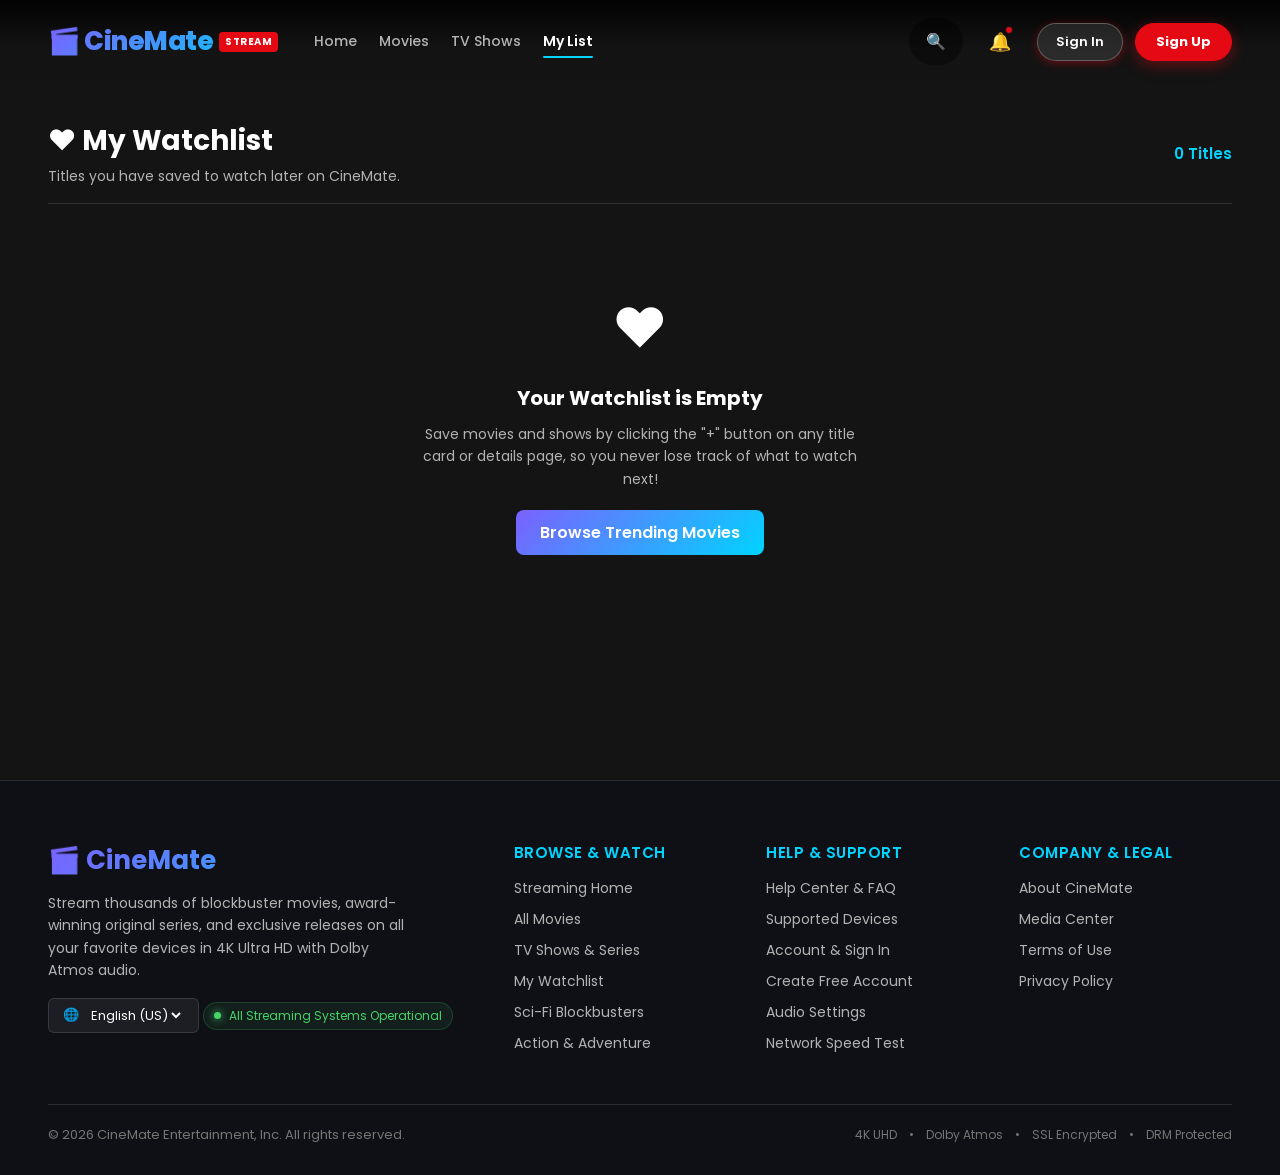
==== commit c5f2224c: "Remove default watchlist items and continue-watching entries" ====
--- a/favourites.html
+++ b/favourites.html
@@ -132,7 +132,7 @@
         <span id="player-movie-meta">2024 &bull; 4K UHD</span>
       </div>
       <div class="player-top-actions">
-        <button class="player-mode-btn" id="player-mode-switch">🍿 Switch to Full Stream Movie</button>
+        <button class="player-mode-btn" id="player-mode-switch">🎬 Switch to Official Trailer</button>
         <button class="player-exit-btn" id="player-close-btn">✕</button>
       </div>
     </div>
@@ -359,8 +359,8 @@
     </div>
   </footer>
 
-  <script src="assets/js/movies-data.js?v=20261124"></script>
-  <script src="assets/js/app.js?v=20261124"></script>
+  <script src="assets/js/movies-data.js?v=20261124d"></script>
+  <script src="assets/js/app.js?v=20261124d"></script>
   <script>
     function renderMyListPage() {
       const grid = document.getElementById("my-list-grid");
